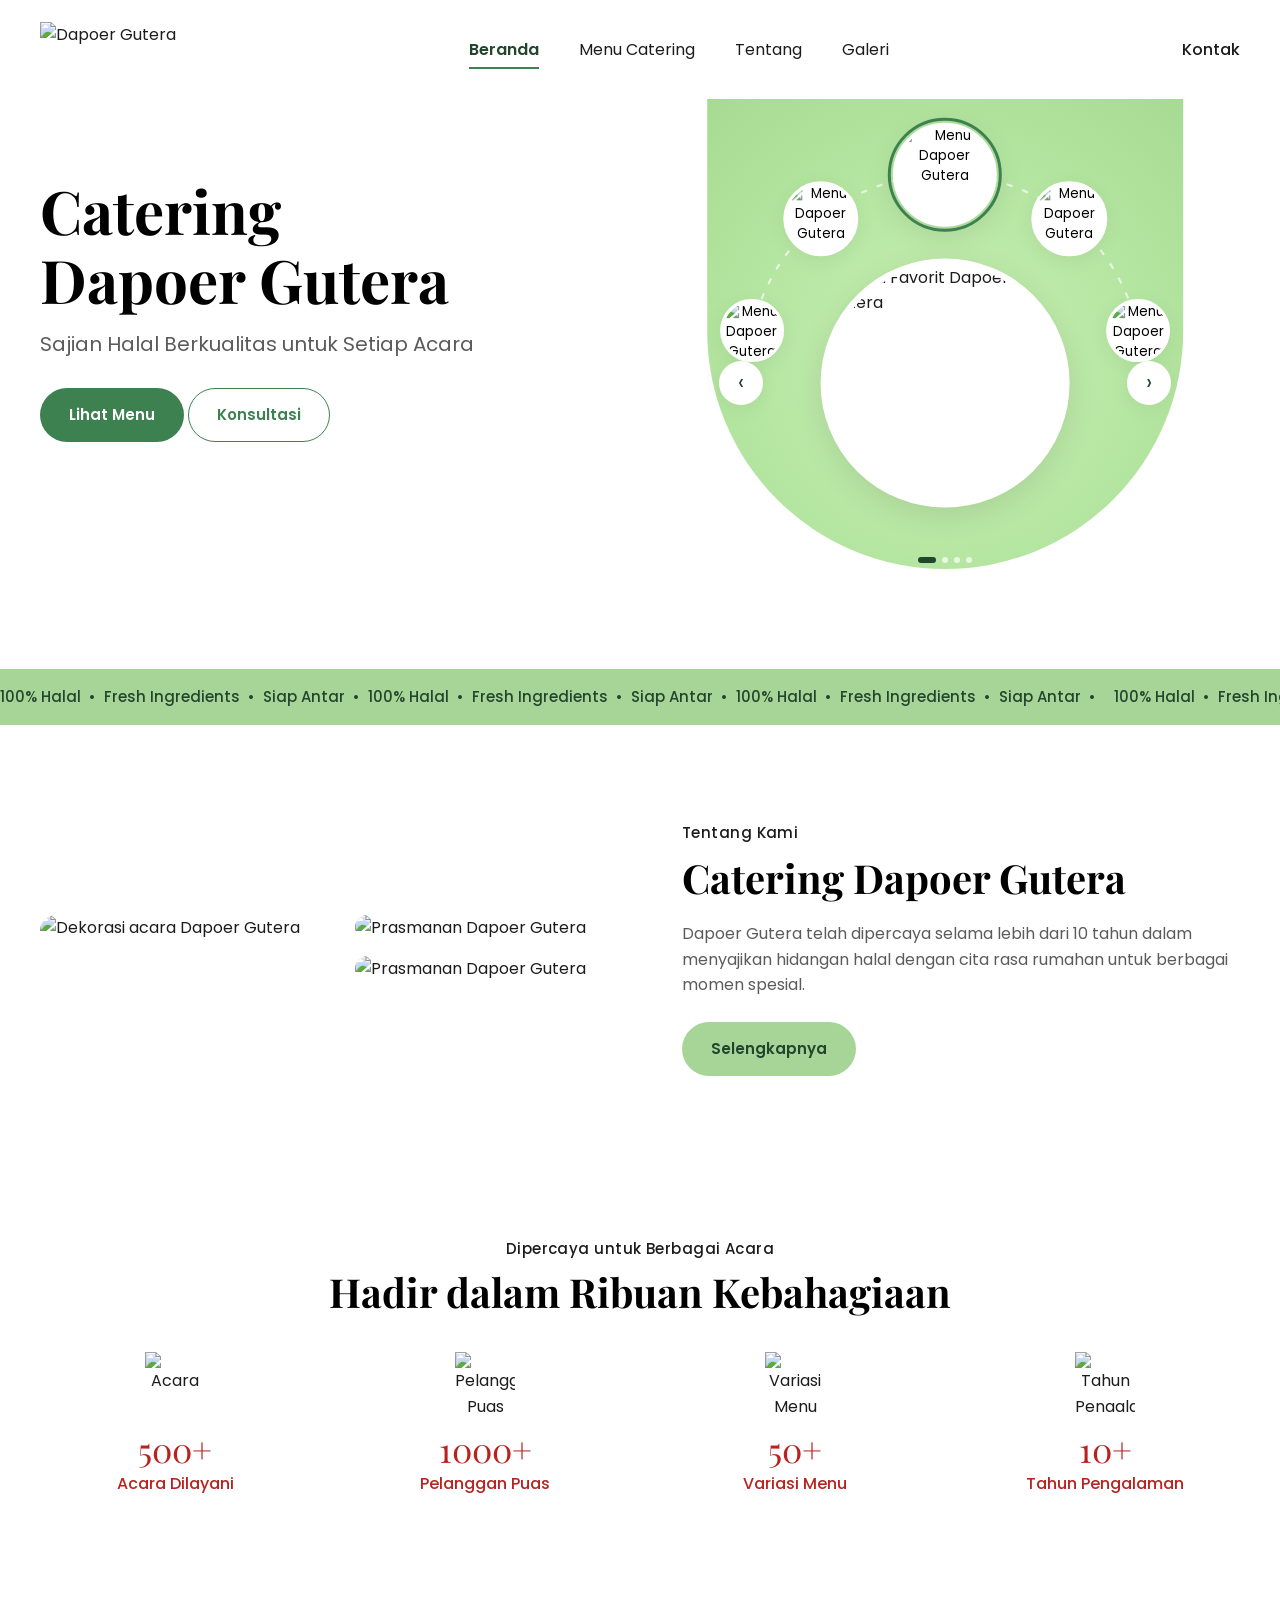
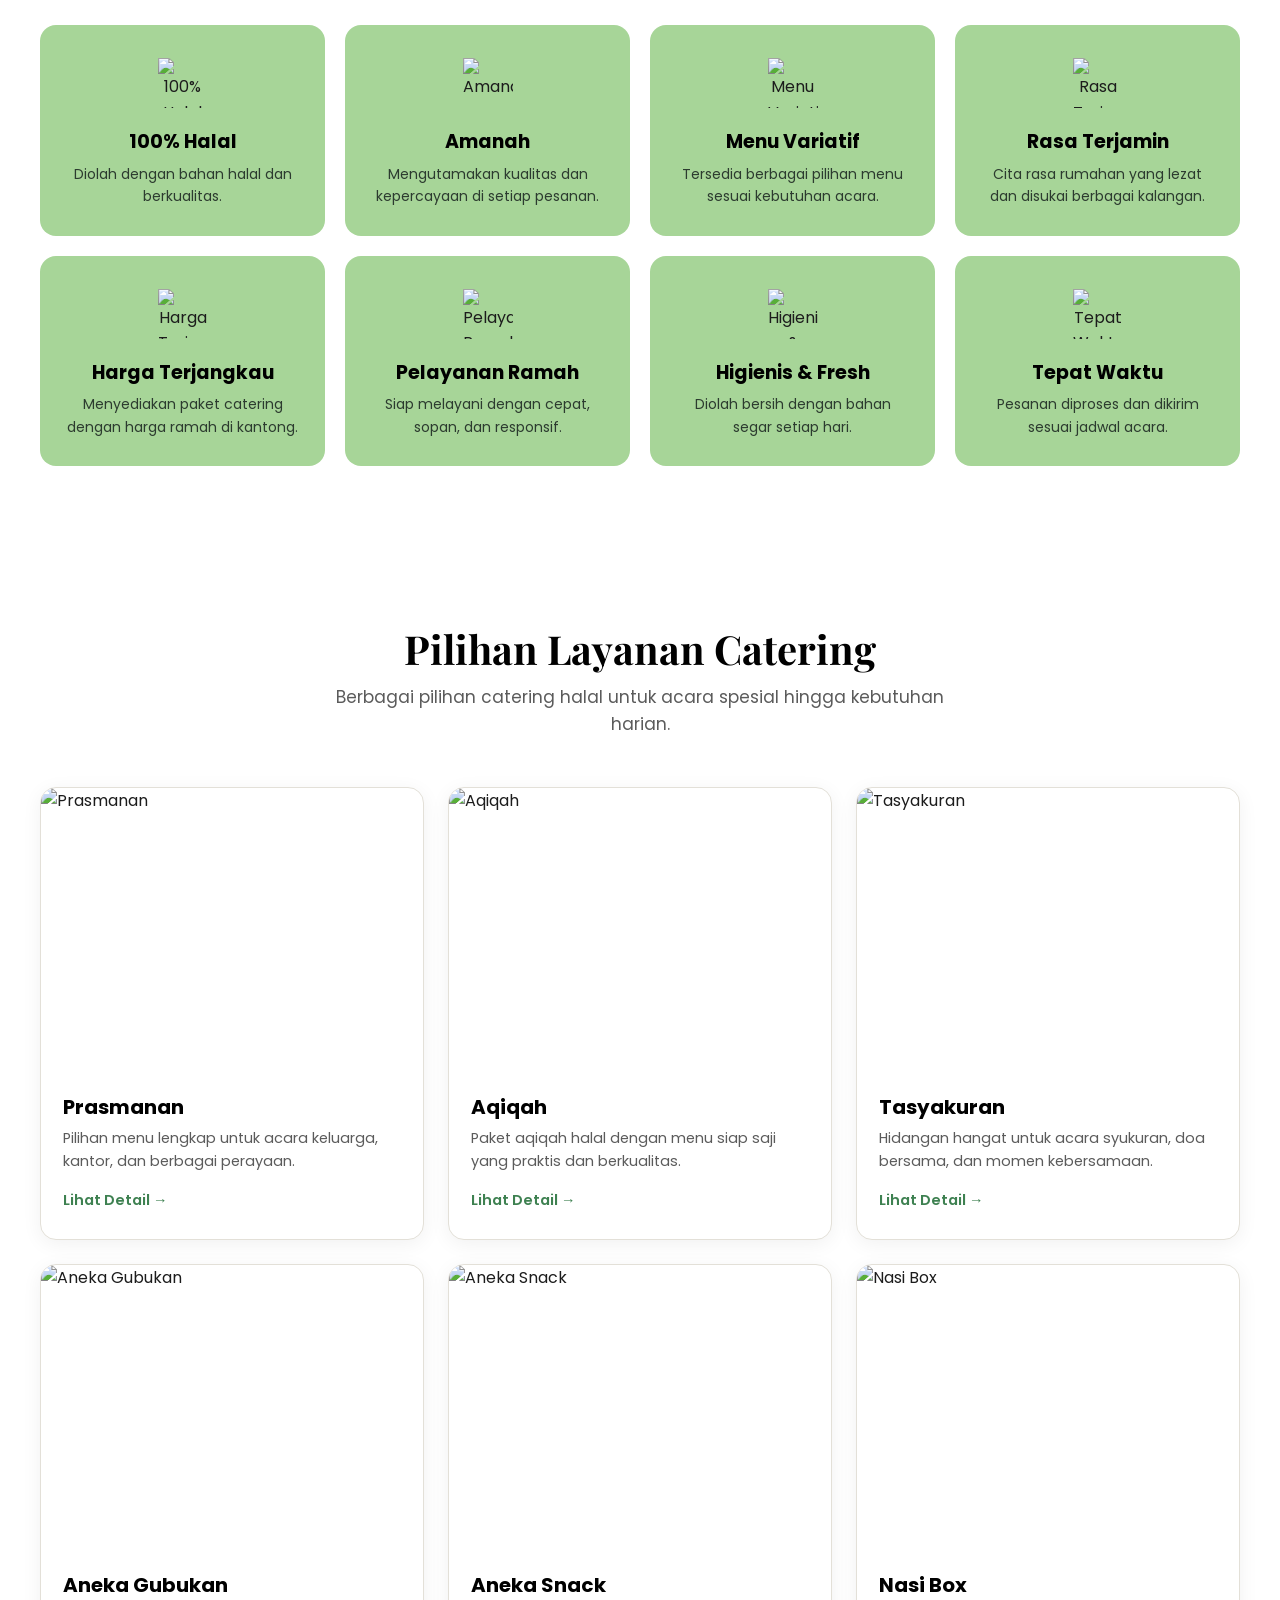
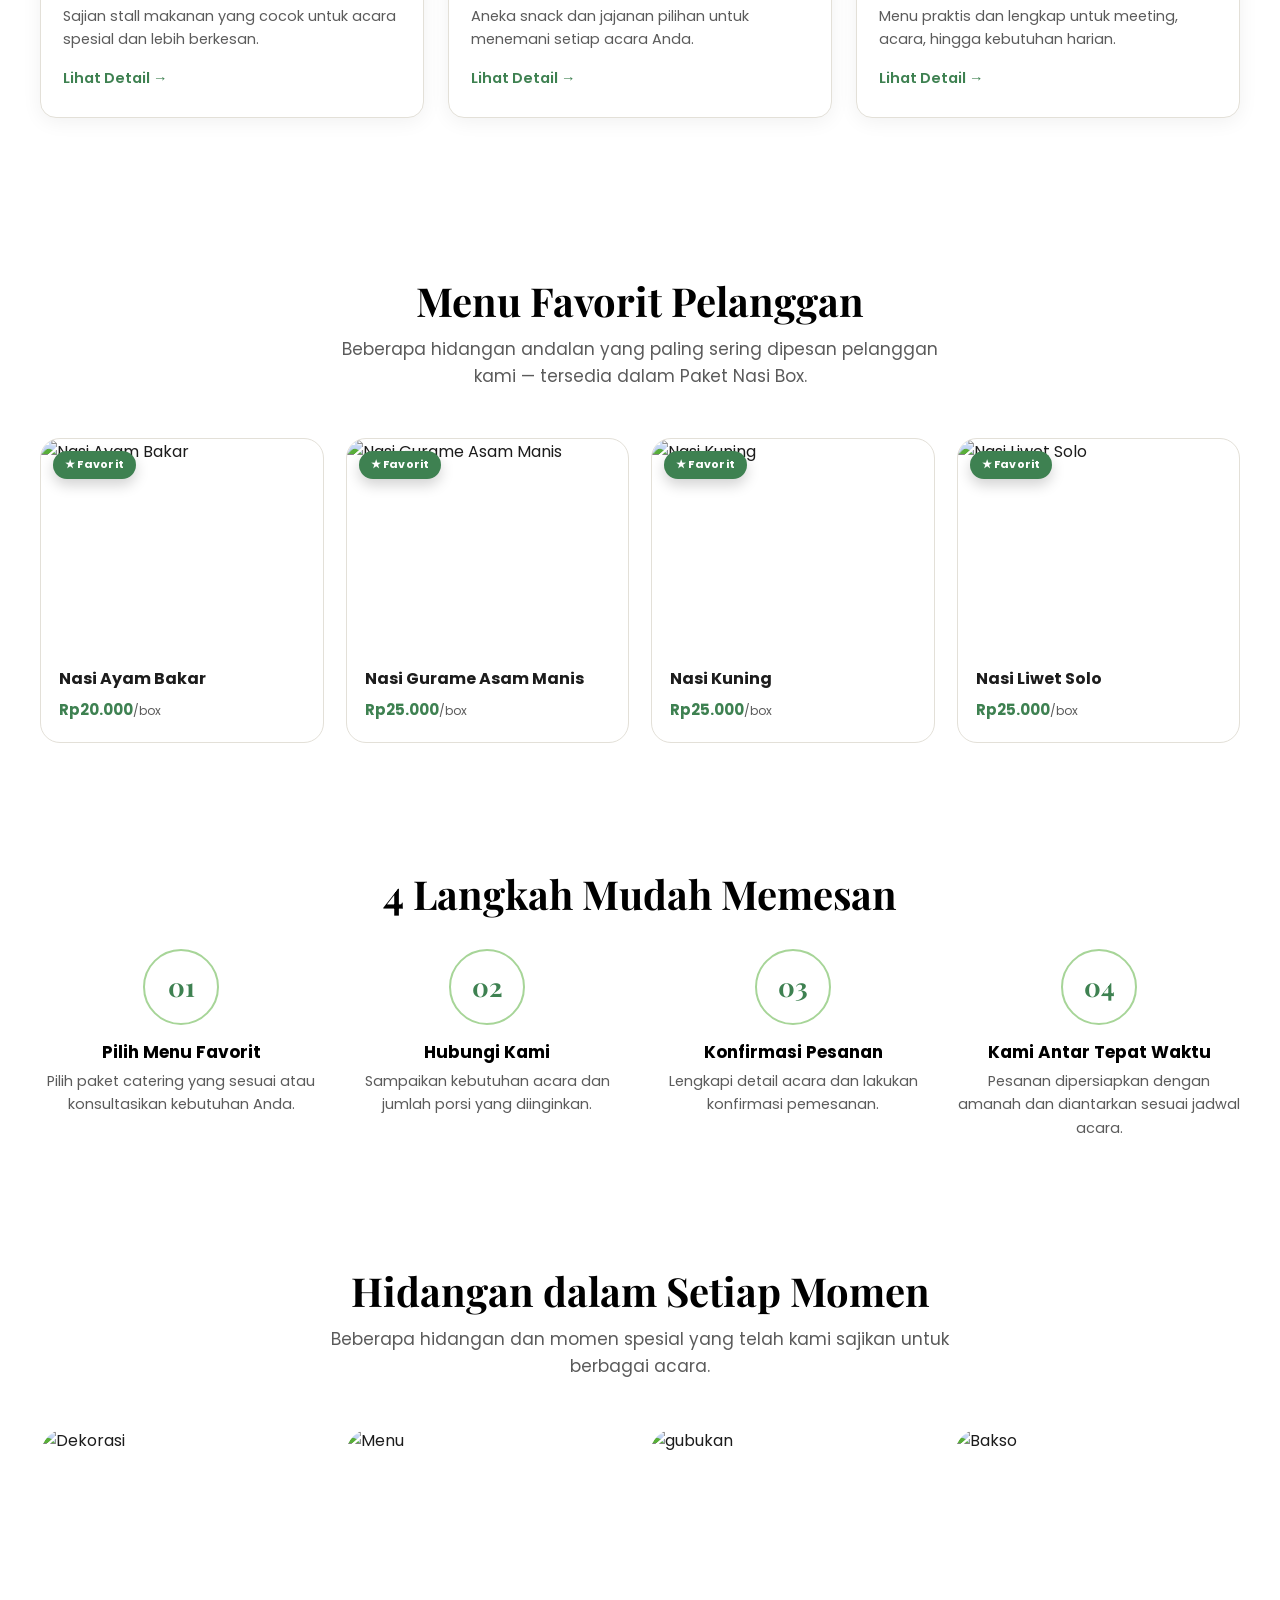
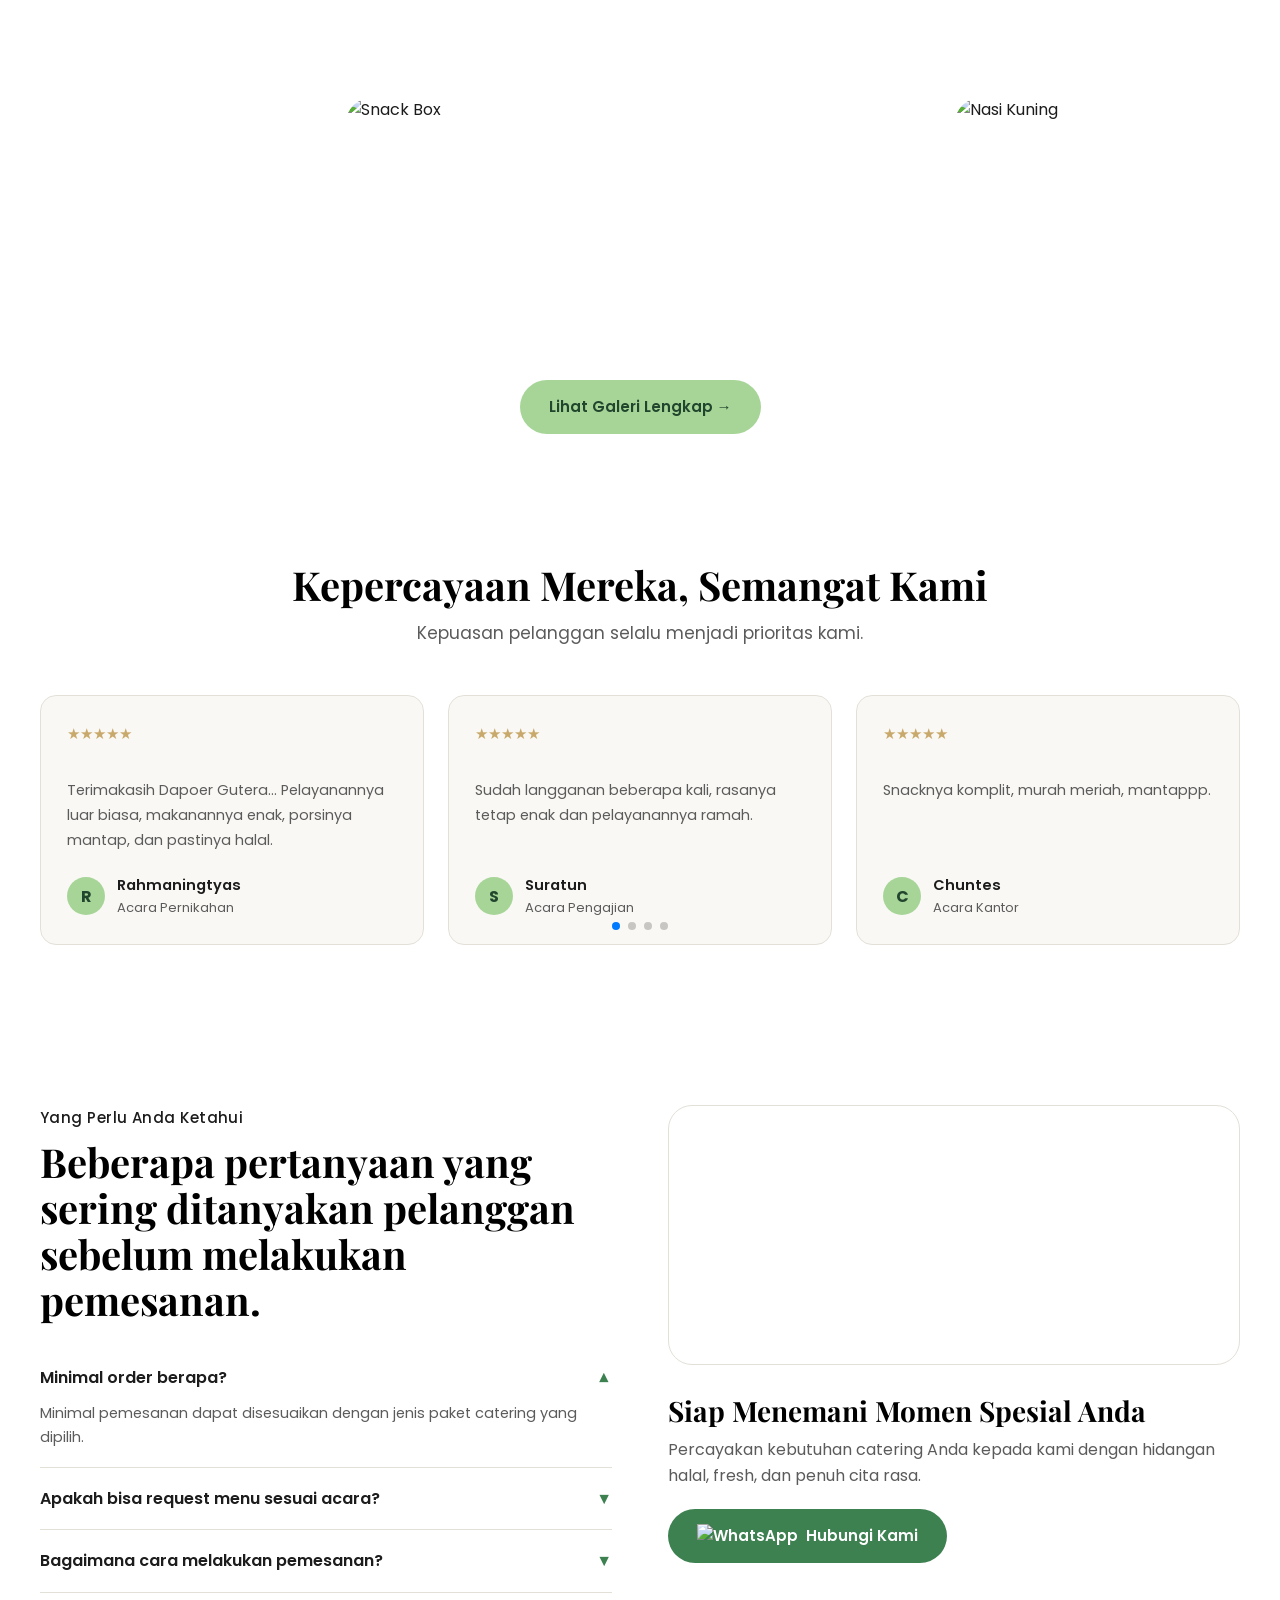
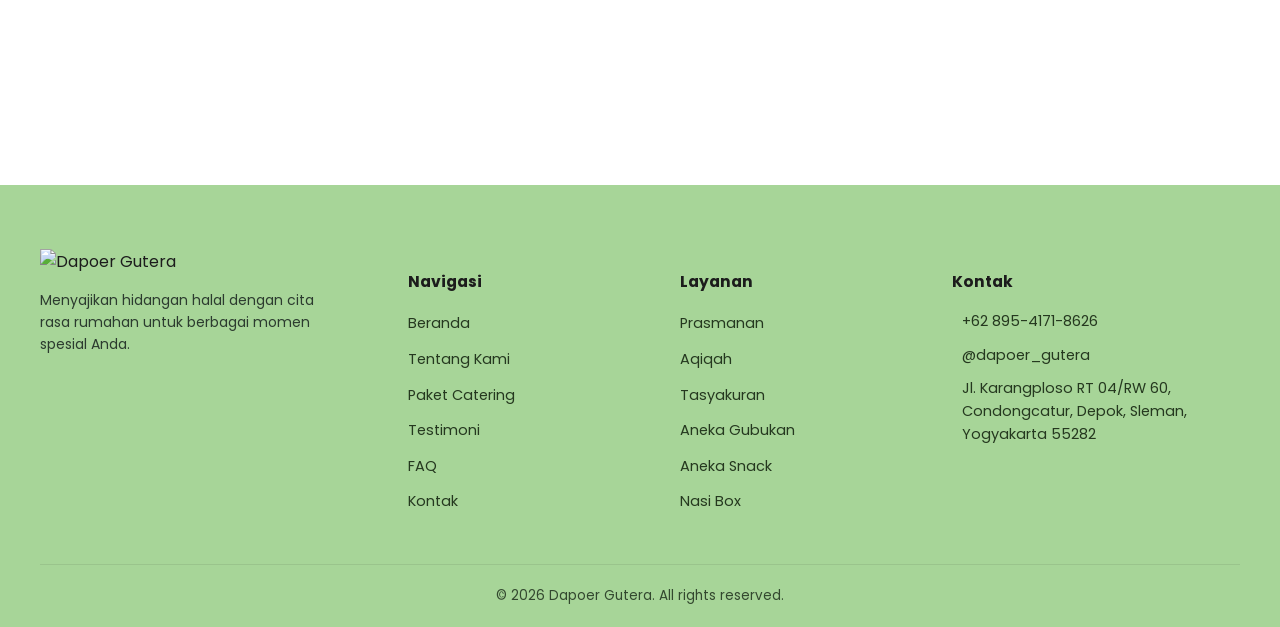
==== index.html @ 9469ec9a "Add files via upload" ====
<!DOCTYPE html>
<html lang="id">
<head>
<meta charset="UTF-8">
<meta name="viewport" content="width=device-width, initial-scale=1.0">
<title>Dapoer Gutera Catering — Sajian Halal Berkualitas untuk Setiap Acara</title>
<link rel="stylesheet" href="styles.css">
<link rel="stylesheet" href="https://cdn.jsdelivr.net/npm/swiper@11/swiper-bundle.min.css">
</head>
<body>

<header>
  <nav class="navbar">
    <a href="index.html" class="nav-logo">
      <img src="assets/images/logo.png" alt="Dapoer Gutera">
    </a>

    <ul class="nav-links">
      <li><a href="index.html" class="active">Beranda</a></li>
      <li><a href="prasmanan.html">Menu Catering</a></li>
      <li><a href="tentang.html">Tentang</a></li>
      <li><a href="galeri.html">Galeri</a></li>
      <li class="nav-kontak-mobile"><a href="#kontak">Kontak</a></li>
    </ul>

    <a href="#kontak" class="nav-contact">Kontak</a>

    <button class="nav-toggle">&#9776;</button>
  </nav>
</header>

<!-- HERO -->
<section class="hero">
  <div class="hero-grid">
    <div>
      <h1>Catering<br>Dapoer Gutera</h1>
      <p class="hero-sub">Sajian Halal Berkualitas untuk Setiap Acara</p>
      <a href="prasmanan.html" class="btn btn-primary">Lihat Menu</a>
              <a href="https://wa.me/6289541718626?text=Halo%20Dapoer%20Gutera,%20saya%20ingin%20konsultasi%20mengenai%20paket%20catering."
           target="_blank"
           class="btn btn-outline">Konsultasi</a>
    </div>
    <div class="hero-visual">
      <div class="hcc" id="heroCarousel">
        <div class="hcc-bg-top"></div>
        <div class="hcc-bg"></div>
        <svg class="hcc-ring" viewBox="0 0 560 560" preserveAspectRatio="none" aria-hidden="true">
          <path d="M93.7,330 A190.4,190.4 0 0,1 466.3,330" fill="none" stroke="#ffffff" stroke-width="2" stroke-dasharray="6 10" opacity="0.7"/>
        </svg>

        <button class="hcc-slot hcc-slot-0" data-slot="0" aria-label="Pilih menu"><img alt="Menu Dapoer Gutera"></button>
        <button class="hcc-slot hcc-slot-1" data-slot="1" aria-label="Pilih menu"><img alt="Menu Dapoer Gutera"></button>
        <button class="hcc-slot hcc-slot-2" data-slot="2" aria-label="Pilih menu"><img alt="Menu Dapoer Gutera"></button>
        <button class="hcc-slot hcc-slot-3" data-slot="3" aria-label="Pilih menu"><img alt="Menu Dapoer Gutera"></button>
        <button class="hcc-slot hcc-slot-4" data-slot="4" aria-label="Pilih menu"><img alt="Menu Dapoer Gutera"></button>

        <div class="hcc-plate">
          <img id="hccCenterImg" src="assets/images/menu1.png" alt="Menu Favorit Dapoer Gutera">
        </div>

        <button class="hcc-arrow hcc-arrow-left" id="hccPrev" aria-label="Menu sebelumnya">&#8249;</button>
        <button class="hcc-arrow hcc-arrow-right" id="hccNext" aria-label="Menu berikutnya">&#8250;</button>

        <div class="hcc-dots" id="hccDots"></div>
      </div>
    </div>
  </div>
</section>

<div class="marquee">
  <div class="marquee-track">
    <span>100% Halal &nbsp;•&nbsp; Fresh Ingredients &nbsp;•&nbsp; Siap Antar &nbsp;•&nbsp; 100% Halal &nbsp;•&nbsp; Fresh Ingredients &nbsp;•&nbsp; Siap Antar &nbsp;•&nbsp; 100% Halal &nbsp;•&nbsp; Fresh Ingredients &nbsp;•&nbsp; Siap Antar &nbsp;•&nbsp;</span>
    <span>100% Halal &nbsp;•&nbsp; Fresh Ingredients &nbsp;•&nbsp; Siap Antar &nbsp;•&nbsp; 100% Halal &nbsp;•&nbsp; Fresh Ingredients &nbsp;•&nbsp; Siap Antar &nbsp;•&nbsp; 100% Halal &nbsp;•&nbsp; Fresh Ingredients &nbsp;•&nbsp; Siap Antar &nbsp;•&nbsp;</span>
  </div>
</div>

<!-- ABOUT -->
<section id="tentang" class="section">
  <div class="container about-split">
    <div class="collage">
      <div class="collage-left"><img src="assets/images/tentang1.png" alt="Dekorasi acara Dapoer Gutera"></div>
      <div class="collage-right">
        <img src="assets/images/tentang2.png" alt="Prasmanan Dapoer Gutera">
        <img src="assets/images/tentang3.png" alt="Prasmanan Dapoer Gutera">
      </div>
    </div>
    <div class="about-text">
      <span class="eyebrow">Tentang Kami</span>
      <h2>Catering Dapoer Gutera</h2>
      <p>Dapoer Gutera telah dipercaya selama lebih dari 10 tahun dalam menyajikan hidangan halal dengan cita 
        rasa rumahan untuk berbagai momen spesial.</p>
      <a href="tentang.html" class="btn btn-secondary">Selengkapnya</a>
    </div>
  </div>
</section>

<!-- STATS -->
<section id="stats-section" class="section-tight">
  <div class="container">
    <div class="text-center mb-lg">
      <span class="eyebrow">Dipercaya untuk Berbagai Acara</span>
      <h2 style="margin-top:8px;">Hadir dalam Ribuan Kebahagiaan</h2>
    </div>

    <div class="stats mt-lg">

      <div class="stat">
        <div class="stat-icon">
          <img src="assets/images/icons/acara.png" alt="Acara">
        </div>
        <div class="stat-num">500+</div>
        <div class="stat-label">Acara Dilayani</div>
      </div>

      <div class="stat">
        <div class="stat-icon">
          <img src="assets/images/icons/puas.png" alt="Pelanggan Puas">
        </div>
        <div class="stat-num">1000+</div>
        <div class="stat-label">Pelanggan Puas</div>
      </div>

      <div class="stat">
        <div class="stat-icon">
          <img src="assets/images/icons/variasi.png" alt="Variasi Menu">
        </div>
        <div class="stat-num">50+</div>
        <div class="stat-label">Variasi Menu</div>
      </div>

      <div class="stat">
        <div class="stat-icon">
          <img src="assets/images/icons/tahun.png" alt="Tahun Pengalaman">
        </div>
        <div class="stat-num">10+</div>
        <div class="stat-label">Tahun Pengalaman</div>
      </div>

    </div>
  </div>
</section>

<!-- FEATURES -->
<section class="section-tight">
  <div class="container">
    <div class="feature-grid">

      <div class="feature-card">
        <div class="feature-icon">
          <img src="assets/images/icons/halal.png" alt="100% Halal">
        </div>
        <h3>100% Halal</h3>
        <p>Diolah dengan bahan halal dan berkualitas.</p>
      </div>

      <div class="feature-card">
        <div class="feature-icon">
          <img src="assets/images/icons/amanah.png" alt="Amanah">
        </div>
        <h3>Amanah</h3>
        <p>Mengutamakan kualitas dan kepercayaan di setiap pesanan.</p>
      </div>

      <div class="feature-card">
        <div class="feature-icon">
          <img src="assets/images/icons/menu.png" alt="Menu Variatif">
        </div>
        <h3>Menu Variatif</h3>
        <p>Tersedia berbagai pilihan menu sesuai kebutuhan acara.</p>
      </div>

      <div class="feature-card">
        <div class="feature-icon">
          <img src="assets/images/icons/rasa.png" alt="Rasa Terjamin">
        </div>
        <h3>Rasa Terjamin</h3>
        <p>Cita rasa rumahan yang lezat dan disukai berbagai kalangan.</p>
      </div>

      <div class="feature-card">
        <div class="feature-icon">
          <img src="assets/images/icons/harga.png" alt="Harga Terjangkau">
        </div>
        <h3>Harga Terjangkau</h3>
        <p>Menyediakan paket catering dengan harga ramah di kantong.</p>
      </div>

      <div class="feature-card">
        <div class="feature-icon">
          <img src="assets/images/icons/pelayanan.png" alt="Pelayanan Ramah">
        </div>
        <h3>Pelayanan Ramah</h3>
        <p>Siap melayani dengan cepat, sopan, dan responsif.</p>
      </div>

      <div class="feature-card">
        <div class="feature-icon">
          <img src="assets/images/icons/higienis.png" alt="Higienis & Fresh">
        </div>
        <h3>Higienis & Fresh</h3>
        <p>Diolah bersih dengan bahan segar setiap hari.</p>
      </div>

      <div class="feature-card">
        <div class="feature-icon">
          <img src="assets/images/icons/waktu.png" alt="Tepat Waktu">
        </div>
        <h3>Tepat Waktu</h3>
        <p>Pesanan diproses dan dikirim sesuai jadwal acara.</p>
      </div>

    </div>
  </div>
</section>

<!-- layanan -->
<section id="menu" class="section">
  <div class="container">
    <h2 class="section-title text-center">Pilihan Layanan Catering</h2>
    <p class="section-sub">Berbagai pilihan catering halal untuk acara spesial hingga kebutuhan harian.</p>
    <div class="service-grid">
      <div class="service-card">
        <img src="assets/images/layanan/prasmanan.png" alt="Prasmanan">
        <div class="service-card-body">
          <h3>Prasmanan</h3>
          <p>Pilihan menu lengkap untuk acara keluarga, kantor, dan berbagai perayaan.</p>
          <a href="prasmanan.html" class="link-arrow">Lihat Detail &rarr;</a>
        </div>
      </div>
      <div class="service-card">
        <img src="assets/images/layanan/aqiqah.png" alt="Aqiqah">
        <div class="service-card-body">
          <h3>Aqiqah</h3>
          <p>Paket aqiqah halal dengan menu siap saji yang praktis dan berkualitas.</p>
          <a href="aqiqah.html" class="link-arrow">Lihat Detail &rarr;</a>
        </div>
      </div>
      <div class="service-card">
        <img src="assets/images/layanan/tasyakuran.png" alt="Tasyakuran">
        <div class="service-card-body">
          <h3>Tasyakuran</h3>
          <p>Hidangan hangat untuk acara syukuran, doa bersama, dan momen kebersamaan.</p>
          <a href="tasyakuran.html" class="link-arrow">Lihat Detail &rarr;</a>
        </div>
      </div>
      <div class="service-card">
        <img src="assets/images/layanan/gubukan.png" alt="Aneka Gubukan">
        <div class="service-card-body">
          <h3>Aneka Gubukan</h3>
          <p>Sajian stall makanan yang cocok untuk acara spesial dan lebih berkesan.</p>
          <a href="gubukan.html" class="link-arrow">Lihat Detail &rarr;</a>
        </div>
      </div>
      <div class="service-card">
        <img src="assets/images/layanan/snack.png" alt="Aneka Snack">
        <div class="service-card-body">
          <h3>Aneka Snack</h3>
          <p>Aneka snack dan jajanan pilihan untuk menemani setiap acara Anda.</p>
          <a href="snack.html" class="link-arrow">Lihat Detail &rarr;</a>
        </div>
      </div>
      <div class="service-card">
        <img src="assets/images/layanan/nasibox.png" alt="Nasi Box">
        <div class="service-card-body">
          <h3>Nasi Box</h3>
          <p>Menu praktis dan lengkap untuk meeting, acara, hingga kebutuhan harian.</p>
          <a href="nasi-box.html" class="link-arrow">Lihat Detail &rarr;</a>
        </div>
      </div>
    </div>
  </div>
</section>

<!-- MENU FAVORIT -->
<section id="menu-favorit" class="section-tight">
  <div class="container">
    <h2 class="section-title text-center">Menu Favorit Pelanggan</h2>
    <p class="section-sub">Beberapa hidangan andalan yang paling sering dipesan pelanggan kami — tersedia dalam Paket Nasi Box.</p>
    <div class="fav-grid mt-lg">

      <a href="nasi-box.html" class="fav-card">
        <div class="fav-thumb">
          <img class="thumb" src="assets/images/layanan/ayambakar.png" alt="Nasi Ayam Bakar">
          <span class="fav-badge">★ Favorit</span>
        </div>
        <div class="fav-info">
          <div class="fav-name">Nasi Ayam Bakar</div>
          <div class="fav-price"><strong>Rp20.000</strong><span>/box</span></div>
        </div>
      </a>

      <a href="nasi-box.html" class="fav-card">
        <div class="fav-thumb">
          <img class="thumb" src="assets/images/layanan/gurameh.png" alt="Nasi Gurame Asam Manis">
          <span class="fav-badge">★ Favorit</span>
        </div>
        <div class="fav-info">
          <div class="fav-name">Nasi Gurame Asam Manis</div>
          <div class="fav-price"><strong>Rp25.000</strong><span>/box</span></div>
        </div>
      </a>

      <a href="nasi-box.html" class="fav-card">
        <div class="fav-thumb">
          <img class="thumb" src="assets/images/layanan/nasikuning.png" alt="Nasi Kuning">
          <span class="fav-badge">★ Favorit</span>
        </div>
        <div class="fav-info">
          <div class="fav-name">Nasi Kuning</div>
          <div class="fav-price"><strong>Rp25.000</strong><span>/box</span></div>
        </div>
      </a>

      <a href="nasi-box.html" class="fav-card">
        <div class="fav-thumb">
          <img class="thumb" src="assets/images/layanan/liwet.png" alt="Nasi Liwet Solo">
          <span class="fav-badge">★ Favorit</span>
        </div>
        <div class="fav-info">
          <div class="fav-name">Nasi Liwet Solo</div>
          <div class="fav-price"><strong>Rp25.000</strong><span>/box</span></div>
        </div>
      </a>


    </div>
  </div>
</section>

<!-- langkah -->
<section class="section-tight">
  <div class="container">
    <h2 class="section-title text-center">4 Langkah Mudah Memesan</h2>
    <div class="steps mt-lg">
      <div class="step"><div class="step-num">01</div><h3>Pilih Menu Favorit</h3><p>Pilih paket catering yang sesuai atau konsultasikan kebutuhan Anda.</p></div>
      <div class="step"><div class="step-num">02</div><h3>Hubungi Kami</h3><p>Sampaikan kebutuhan acara dan jumlah porsi yang diinginkan.</p></div>
      <div class="step"><div class="step-num">03</div><h3>Konfirmasi Pesanan</h3><p>Lengkapi detail acara dan lakukan konfirmasi pemesanan.</p></div>
      <div class="step"><div class="step-num">04</div><h3>Kami Antar Tepat Waktu</h3><p>Pesanan dipersiapkan dengan amanah dan diantarkan sesuai jadwal acara.</p></div>
    </div>
  </div>
</section>

<!-- GALLERY PREVIEW -->
<section id="galeri" class="section-tight">
  <div class="container">
    <h2 class="section-title text-center">Hidangan dalam Setiap Momen</h2>
    <p class="section-sub">
      Beberapa hidangan dan momen spesial yang telah kami sajikan untuk berbagai acara.
    </p>

    <div class="gallery-grid">

      <div class="gal-frame"><img class="big" src="assets/images/galeri/prasmanan.png" alt="Dekorasi"></div>

      <div class="stack">
        <div class="gal-frame"><img src="assets/images/galeri/gubukan1.png" alt="Menu"></div>
        <div class="gal-frame"><img src="assets/images/galeri/nasibox.png" alt="Snack Box"></div>
      </div>

      <div class="gal-frame"><img class="big" src="assets/images/galeri/gubukan2.png" alt="gubukan"></div>

      <div class="stack">
        <div class="gal-frame"><img src="assets/images/galeri/ricebowl.png" alt="Bakso"></div>
        <div class="gal-frame"><img src="assets/images/galeri/nasibox2.png" alt="Nasi Kuning"></div>
      </div>

    </div>

    <div class="text-center mt-lg">
      <a href="galeri.html" class="btn btn-secondary">
        Lihat Galeri Lengkap →
      </a>
    </div>
  </div>
</section>

<!-- TESTIMONIALS -->
<section id="testimoni" class="section-tight">
  <div class="container">
    <h2 class="section-title text-center">Kepercayaan Mereka, Semangat Kami</h2>
    <p class="section-sub">Kepuasan pelanggan selalu menjadi prioritas kami.</p>
    <div class="swiper testiSwiper">
      <div class="swiper-wrapper">
        <div class="swiper-slide">
          <div class="testi-card">
            <div class="testi-stars">&#9733;&#9733;&#9733;&#9733;&#9733;</div>
            <p class="testi-quote">
              Terimakasih Dapoer Gutera... Pelayanannya luar biasa,
              makanannya enak, porsinya mantap, dan pastinya halal.
            </p>
            <div class="testi-person">
              <div class="testi-avatar">R</div>
              <div>
                <div class="testi-name">Rahmaningtyas</div>
                <div class="testi-role">Acara Pernikahan</div>
              </div>
            </div>
          </div>
        </div>

        <div class="swiper-slide">
          <div class="testi-card">
            <div class="testi-stars">&#9733;&#9733;&#9733;&#9733;&#9733;</div>
            <p class="testi-quote">
              Sudah langganan beberapa kali,
              rasanya tetap enak dan pelayanannya ramah.
            </p>
            <div class="testi-person">
              <div class="testi-avatar">S</div>
              <div>
                <div class="testi-name">Suratun</div>
                <div class="testi-role">Acara Pengajian</div>
              </div>
            </div>
          </div>
        </div>

        <div class="swiper-slide">
          <div class="testi-card">
            <div class="testi-stars">&#9733;&#9733;&#9733;&#9733;&#9733;</div>
            <p class="testi-quote">
              Snacknya komplit, murah meriah, mantappp.
            </p>
            <div class="testi-person">
              <div class="testi-avatar">C</div>
              <div>
                <div class="testi-name">Chuntes</div>
                <div class="testi-role">Acara Kantor</div>
              </div>
            </div>
          </div>
        </div>
        <div class="swiper-slide">
          <div class="testi-card">
            <div class="testi-stars">&#9733;&#9733;&#9733;&#9733;&#9733;</div>
            <p class="testi-quote">
              Pelayanannya ramah, rasanya mantulll.
            </p>
            <div class="testi-person">
              <div class="testi-avatar">E</div>
              <div>
                <div class="testi-name">Encha</div>
                <div class="testi-role">Acara Kantor</div>
              </div>
            </div>
          </div>
        </div>
      </div>
      <div class="swiper-pagination"></div>
    </div>
  </div>
</section>

<!-- FAQ + MAP -->
<section id="faq" class="section">
  <div class="container faq-map">
    <div>
      <span class="eyebrow">Yang Perlu Anda Ketahui</span>
      <h2 style="margin-top:8px;margin-bottom:24px;">Beberapa pertanyaan yang sering ditanyakan pelanggan sebelum melakukan pemesanan.</h2>
      <div class="faq-item open">
        <div class="faq-q"><span>Minimal order berapa?</span><span class="chev">&#9660;</span></div>
        <div class="faq-a">Minimal pemesanan dapat disesuaikan dengan jenis paket catering yang dipilih.</div>
      </div>
      <div class="faq-item">
        <div class="faq-q"><span>Apakah bisa request menu sesuai acara?</span><span class="chev">&#9660;</span></div>
        <div class="faq-a">Bisa, silakan hubungi kami untuk konsultasi menu sesuai kebutuhan acara Anda.</div>
      </div>
      <div class="faq-item">
        <div class="faq-q"><span>Bagaimana cara melakukan pemesanan?</span><span class="chev">&#9660;</span></div>
        <div class="faq-a">Hubungi kami melalui WhatsApp atau Instagram, lalu lakukan konfirmasi detail acara.</div>
      </div>
    </div>
    <div id="kontak">
        <div class="map-box">
            <iframe
                src="https://www.google.com/maps?q=Jl.+Karangploso+RT+04/RW+60,+Condongcatur,+Depok,+Sleman,+Yogyakarta&output=embed"
                loading="lazy"
                allowfullscreen>
            </iframe>
        </div>

        <div class="cta-inline">
            <h3>Siap Menemani Momen Spesial Anda</h3>
            <p>Percayakan kebutuhan catering Anda kepada kami dengan hidangan halal, fresh, dan penuh cita rasa.</p>

            <a href="https://wa.me/6289541718626?text=Halo%20Dapoer%20Gutera"
                    class="btn btn-primary">
                <img src="assets/images/icons/whatsapp.png" alt="WhatsApp">
                Hubungi Kami
            </a>
        </div>
    </div>
  </div>
</section>

<footer class="site-footer">
  <div class="container">
    <div class="footer-grid">
      <div class="footer-logo footer-about">
        <img src="assets/images/logofotter.png" alt="Dapoer Gutera">
        <p>Menyajikan hidangan halal dengan cita rasa rumahan untuk berbagai momen spesial Anda.</p>
      </div>
      <div class="footer-col footer-nav">
        <h4>Navigasi</h4>
      <ul>
          <li><a href="index.html#beranda">Beranda</a></li>
          <li><a href="index.html#tentang">Tentang Kami</a></li>
          <li><a href="index.html#menu">Paket Catering</a></li>
          <li><a href="index.html#testimoni">Testimoni</a></li>
          <li><a href="index.html#faq">FAQ</a></li>
          <li><a href="index.html#kontak">Kontak</a></li>
      </ul>

      </div>
      <div class="footer-col footer-layanan">
        <h4>Layanan</h4>
        <ul>
          <li><a href="prasmanan.html">Prasmanan</a></li>
          <li><a href="aqiqah.html">Aqiqah</a></li>
          <li><a href="tasyakuran.html">Tasyakuran</a></li>
          <li><a href="gubukan.html">Aneka Gubukan</a></li>
          <li><a href="snack.html">Aneka Snack</a></li>
          <li><a href="nasi-box.html">Nasi Box</a></li>
        </ul>
      </div>
      <div class="footer-col footer-kontak-col">
        <h4>Kontak</h4>
                <ul class="footer-contact">
          <li>
            <img src="assets/images/icons/whatsappfotter.png" alt="">
            <a href="https://wa.me/6289541718626">+62 895-4171-8626</a>
          </li>

          <li>
            <img src="assets/images/icons/instagram.png" alt="">
            <a href="https://instagram.com/dapoer_gutera" target="_blank">
              @dapoer_gutera
            </a>
          </li>

          <li>
            <img src="assets/images/icons/location.png" alt="">
            <a href="https://maps.app.goo.gl/nkxs9k7i8d9KJMoN7" target="_blank">
              Jl. Karangploso RT 04/RW 60, Condongcatur, Depok, Sleman, Yogyakarta 55282
            </a>
          </li>

        </ul>
      </div>
    </div>
    <div class="footer-bottom">&copy; 2026 Dapoer Gutera. All rights reserved.</div>
  </div>
</footer>
<script src="https://cdn.jsdelivr.net/npm/swiper@11/swiper-bundle.min.js"></script>
<script src="script.js"></script>
</body>
</html>
---- styles.css ----
/* =========================================================
   Dapoer Gutera — Stylesheet
   Built from UI KIT | DAPOER GUTERA
========================================================= */

@import url('https://fonts.googleapis.com/css2?family=Playfair+Display:wght@600;700&family=Poppins:ital,wght@0,300;0,400;0,500;0,600;0,700;1,400&display=swap');

:root{
  /* Colors — sampled directly from UI Kit */
  --black:#000000;
  --green-900:#22462D;
  --green-600:#3E8151;
  --green-300:#A7D598;
  --green-300-soft:#B9DDAE;
  --red:#B9221F;
  --gold:#C8A96B;
  --cream:#EFE7DC;
  --offwhite:#F9F8F4;
  --white:#FFFFFF;
  --ink:#1C1C1C;
  --muted:#5B5B5B;
  --border:#E3E0D8;

  /* Type */
  --font-display:'Playfair Display', serif;
  --font-body:'Poppins', sans-serif;

  /* Spacing scale (from UI Kit spacing system) */
  --space-4xs:4px;
  --space-xs:8px;
  --space-sm:12px;
  --space-md:20px;
  --space-lg:32px;
  --space-xl:48px;
  --space-2xl:64px;
  --space-3xl:96px;

  /* Radius scale (from UI Kit corner radius) */
  --radius-xs:4px;
  --radius-sm:8px;
  --radius-md:12px;
  --radius-lg:16px;
  --radius-xl:24px;
  --radius-full:999px;

  /* Shadows */
  --shadow-card:0 4px 20px rgba(0,0,0,0.06);
  --shadow-hover:0 8px 30px rgba(0,0,0,0.10);
}

*,*::before,*::after{box-sizing:border-box;}
html{scroll-behavior:smooth;}
body{
  margin:0;
  font-family:var(--font-body);
  color:var(--ink);
  background:var(--white);
  font-weight:400;
  line-height:1.6;
  -webkit-font-smoothing:antialiased;
}

img{max-width:100%;display:block;}
a{color:inherit;text-decoration:none;}
ul{list-style:none;margin:0;padding:0;}
button{font-family:inherit;cursor:pointer;}

.container{
  width:100%;
  max-width:1280px;
  margin:0 auto;
  padding:0 40px;
}

h1,h2,h3{
  font-family:var(--font-display);
  font-weight:700;
  color:var(--black);
  margin:0;
  line-height:1.15;
}
h1{font-size:56px;}
h2{font-size:40px;}
h3{font-size:28px;}
p{margin:0;}

.eyebrow{
  font-family:var(--font-body);
  font-size:15px;
  color:var(--black-600);
  font-weight:500;
  letter-spacing:.03em;
}

.section{padding:var(--space-3xl) 0;}
.section-tight{padding:var(--space-2xl) 0;}
.section-title{
  text-align:center;
  margin-bottom:var(--space-sm);
}
.section-sub{
  text-align:center;
  color:var(--muted);
  font-size:17px;
  max-width:640px;
  margin:0 auto var(--space-xl);
}

/* ===================== Buttons (UI Kit) ===================== */
.btn{
  display:inline-flex;
  align-items:center;
  gap:8px;
  font-family:var(--font-body);
  font-weight:600;
  font-size:15px;
  padding:14px 28px;
  border-radius:var(--radius-full);
  border:1.5px solid transparent;
  transition:all .2s ease;
  white-space:nowrap;
}
.btn-primary{background:var(--green-600);color:#fff;}
.btn-primary:hover{background:var(--green-900);}
.btn-secondary{background:var(--green-300);color:var(--green-900);}
.btn-secondary:hover{background:var(--green-600);color:#fff;}
.btn-outline{background:transparent;color:var(--green-600);border-color:var(--green-600);}
.btn-outline:hover{background:var(--green-600);color:#fff;}
.btn-text{background:transparent;color:var(--green-600);padding:8px 4px;border-radius:0;}
.btn-sm{padding:10px 20px;font-size:14px;}
.btn-block{width:100%;justify-content:center;}

/* ===================== Navbar ===================== */
.navbar{
  display:grid;
  grid-template-columns:auto 1fr auto;
  align-items:center;
  padding:22px 40px;
  max-width:1280px;
  margin:0 auto;
  position:relative;
  z-index:50;
}
.nav-logo img{
  height:55px;
  width:auto;
  display:block;
}
.nav-logo .cap{display:block;font-size:11px;font-family:var(--font-body);color:var(--black);font-weight:500;letter-spacing:.2em;margin-top:-2px;}
.nav-links{
  display:flex;
  justify-content:center;
  align-items:center;
  gap:40px;
  list-style:none;
  justify-self:center;
}
.nav-links a{
  font-size:16px;
  color:var(--ink);
  position:relative;
  padding-bottom:4px;
}
.nav-links a.active{color:var(--green-900);font-weight:600;}
.nav-links a.active::after{
  content:"";
  position:absolute;left:0;right:0;bottom:-4px;height:2px;background:var(--green-600);
}
.nav-contact{
  justify-self:end;
  font-size:16px;
  font-weight:500;
}
.nav-toggle{display:none;background:none;border:none;font-size:26px;}

@media (max-width: 992px){

  .navbar{
    display:flex;
    justify-content:space-between;
    align-items:center;
  }

  .nav-links,
  .nav-contact{
    display:none;
  }

  .nav-toggle{
    display:block;
    background:none;
    border:none;
    font-size:30px;
    cursor:pointer;
  }

  .nav-links.active{
    display:flex;
    position:absolute;
    top:100%;
    left:0;
    width:100%;
    background:#fff;
    flex-direction:column;
    align-items:center;
    gap:35px;
    padding:40px 0;
  }
}
/* ===================== Hero (Landing) ===================== */
.hero{
  position:relative;
  overflow:hidden;
  padding-bottom:60px;
}
.hero-grid{
  display:grid;
  grid-template-columns:1fr 1fr;
  align-items:center;
  gap:20px;
  max-width:1280px;
  margin:0 auto;
  margin-top:-50px;
  padding:0px 40px;
  position:relative;
  z-index:1;
}
.hero h1{font-size:60px;margin-bottom:14px;}
.hero-sub{font-size:20px;color:var(--muted);margin-bottom:28px;max-width:440px;}
.hero-visual{position:relative;display:flex;justify-content:center;margin-top:-60px;}
.hero-visual img{width:100%;max-width:620px;}
.marquee{
  background:var(--green-300);
  overflow:hidden;
  padding:16px 0;
  margin-top:40px;
}
.marquee-track{
  display:flex;
  gap:14px;
  white-space:nowrap;
  animation:scrollmq 28s linear infinite;
  width:max-content;
}
.marquee-track span{font-weight:500;font-size:15px;color:var(--green-900);}
@keyframes scrollmq{
  from{transform:translateX(0);}
  to{transform:translateX(-50%);}
}

/* ===================== About split ===================== */
.about-split{
  display:grid;
  grid-template-columns:1.05fr 1fr;
  gap:56px;
  align-items:center;
}
.collage{
    display:grid;
    grid-template-columns:1.1fr 1fr;
    gap:16px;
    align-items:stretch;
}

.collage-right{
    display:grid;
    grid-template-rows:1fr 1fr;
    gap:16px;
}

.collage-left img{
    width:100%;
    height:100%;
    object-fit:cover;
    border-radius:var(--radius-lg);
}

.collage-right img{
    width:100%;
    height:100%;
    object-fit:cover;
    border-radius:var(--radius-lg);
}
.about-text .eyebrow{display:block;margin-bottom:10px;}
.about-text h2{margin-bottom:20px;}
.about-text p{color:var(--muted);margin-bottom:24px;}

/* ===================== Stats ===================== */
.stats{
    display:grid;
    grid-template-columns:repeat(4,1fr);
    gap:40px;
    text-align:center;
    align-items:start;
}

.stat{
    display:flex;
    flex-direction:column;
    align-items:center;
}

.stat-icon{
    width:70px;
    height:70px;
    display:flex;
    justify-content:center;
    align-items:center;
    margin-bottom:15px;
}

.stat-icon img{
    width:60px;
    height:60px;
    object-fit:contain;
}

.stat-num{
    font-family:var(--font-display);
    font-size:34px;
    color:var(--red);
    margin-bottom:5px;
    line-height:1;
}

.stat-label{
    font-size:16px;
    font-weight:500;
    color:var(--red);
}
@media (max-width:768px){
.stats{grid-template-columns:repeat(4,1fr);gap:12px;}
.stat-icon img{ width:32px;height:32px;}
.stat-num{font-size:20px;}
.stat-label{font-size:11px;line-height:1.3;}
}

/* ===================== Feature ===================== */

.feature-grid{
    display:grid;
    grid-template-columns:repeat(4,1fr);
    gap:20px;
}

.feature-card{
    background:var(--green-300);
    border-radius:var(--radius-lg);
    padding:28px 24px;
    display:flex;
    flex-direction:column;
    align-items:center;
    text-align:center;
}

.feature-icon{
    width:60px;
    height:60px;
    display:flex;
    align-items:center;
    justify-content:center;
    margin-bottom:18px;
}

.feature-icon img{
    width:50px;
    height:50px;
    object-fit:contain;
}

.feature-card h3{
    font-size:19px;
    font-family:var(--font-body);
    font-weight:700;
    margin-bottom:10px;
}

.feature-card p{
    font-size:14px;
    color:#2c3b2f;
    line-height:1.6;
}

/* ===================== Mobile ===================== */

@media (max-width:768px){

    .feature-grid{
        grid-template-columns:repeat(4,1fr);
        gap:10px;
    }

    .feature-card{
        padding:12px 8px;
    }

    .feature-icon img{
        width:28px;
        height:28px;
    }

    .feature-card h3{
        font-size:11px;
    }

    .feature-card p{
        font-size:9px;
        line-height:1.3;
    }

}
/* ===================== Service cards ===================== */
.service-grid{
  display:grid;
  grid-template-columns:repeat(3,1fr);
  gap:24px;
}
.service-card{
  border:1px solid var(--border);
  border-radius:var(--radius-lg);
  overflow:hidden;
  background:#fff;
  box-shadow:var(--shadow-card);
  transition:box-shadow .2s ease, transform .2s ease;
  display:flex;flex-direction:column;
}
.service-card:hover{box-shadow:var(--shadow-hover);transform:translateY(-3px);}
.service-card img{width:100%;aspect-ratio:4/3;object-fit:cover;}
.service-card-body{padding:22px 22px 26px;}
.service-card-body h3{font-family:var(--font-body);font-size:20px;font-weight:700;margin-bottom:8px;}
.service-card-body p{color:var(--muted);font-size:14.5px;margin-bottom:14px;}
.link-arrow{color:var(--green-600);font-weight:600;font-size:14.5px;}

/* ===================== Steps ===================== */
.steps{
  display:grid;
  grid-template-columns:repeat(4,1fr);
  gap:24px;
  text-align:center;
}
.step-num{
  width:76px;height:76px;border-radius:50%;
  border:2px solid var(--green-300);
  display:flex;align-items:center;justify-content:center;
  font-family:var(--font-display);font-size:26px;font-weight:700;color:var(--green-600);
  margin:0 auto 18px;
}
.step h3{font-family:var(--font-body);font-size:17px;font-weight:700;margin-bottom:8px;}
.step p{color:var(--muted);font-size:14.5px;}

/* ===================== Gallery preview grid ===================== */
.gallery-grid{
    display:grid;
    grid-template-columns:1fr 1fr 1fr 1fr;
    gap:18px;
    align-items:stretch;
}

/* Foto besar */
.gallery-grid .big{
    width:100%;
    height:520px;
    object-fit:cover;
    border-radius:28px;
}

/* Kolom isi 2 foto */
.stack{
    display:grid;
    grid-template-rows:1fr 1fr;
    gap:18px;
}

.stack img{
    width:100%;
    height:251px;
    object-fit:cover;
    border-radius:28px;
}
/* ===================== Testimonials ===================== */
.testi-card{
    background: var(--offwhite);
    border: 1px solid var(--border);
    border-radius: var(--radius-lg);
    padding: 26px;

    display: flex;
    flex-direction: column;
    justify-content: space-between;

    height: 250px;   /* samakan semua tinggi card */
}

.testi-stars{
  color:var(--gold);
  margin-bottom:14px;
  font-size:15px;
}

.testi-quote{
    font-size:14.5px;
    color:var(--muted);
    line-height:1.7;

    flex:1;
    margin:18px 0 22px;
}

.testi-person{
    display:flex;
    align-items:center;
    gap:12px;
    margin-top:auto;
}

.testi-avatar{
  width:38px;
  height:38px;
  border-radius:50%;
  background:var(--green-300);
  display:flex;
  align-items:center;
  justify-content:center;
  font-weight:700;
  color:var(--green-900);
  flex-shrink:0;
}

.testi-name{
  font-weight:600;
  font-size:14.5px;
}

.testi-role{
  font-size:13px;
  color:var(--muted);
}

.dots{
  display:flex;
  justify-content:center;
  gap:8px;
  margin-top:24px;
}

.dots span{
  width:8px;
  height:8px;
  border-radius:50%;
  background:var(--border);
}

.dots span.active{
  background:var(--green-600);
}
.testiSwiper{
    padding-bottom:50px;
}

.swiper-slide{
    height:auto;
}

.swiper-pagination-bullet-active{
    background:var(--green-600);
}
.swiper-wrapper{
    align-items:stretch;
}

.swiper-slide{
    display:flex;
    height:auto;
}

.swiper-slide .testi-card{
    width:100%;
}
/* ===================== FAQ / map ===================== */
.faq-map{
  display:grid;
  grid-template-columns:1fr 1fr;
  gap:56px;
  align-items:start;
}
.faq-item{
  border-bottom:1px solid var(--border);
  padding:18px 0;
}
.faq-q{
  display:flex;justify-content:space-between;align-items:center;
  font-weight:600;cursor:pointer;font-size:16px;
}
.faq-q .chev{color:var(--green-600);transition:transform .2s ease;}
.faq-item.open .chev{transform:rotate(180deg);}
.faq-a{
  max-height:0;overflow:hidden;color:var(--muted);font-size:14.5px;
  transition:max-height .25s ease;
}
.faq-item.open .faq-a{max-height:200px;padding-top:12px;}
.map-box{
    width:100%;
    height:260px;
    border-radius:24px;
    overflow:hidden;
    margin-bottom:30px;
    border:1px solid var(--border);
}

.map-box iframe{
    width:100%;
    height:100%;
    border:0;
    display:block;
}
.cta-inline h3{margin-bottom:10px;}
.cta-inline p{color:var(--muted);margin-bottom:20px;}

/* ===================== Footer ===================== */
.site-footer{
  background:var(--green-300);
  padding:64px 0 0;
  margin-top:var(--space-3xl);
}
.footer-grid{
  display:grid;
  grid-template-columns:1.4fr 1fr 1fr 1.2fr;
  gap:32px;
  padding-bottom:40px;
}
.footer-logo img{height:auto;width:auto;margin-bottom:14px;}
.footer-about p{font-size:14px;color:#2c3b2f;max-width:280px;}
.footer-col h4{font-weight:700;margin-bottom:16px;font-size:15.5px;}
.footer-col ul li{margin-bottom:10px;}
.footer-col ul li a{font-size:14.5px;color:#25381f;}
.footer-col ul li a:hover{text-decoration:underline;}
.footer-contact li{display:flex;gap:10px;font-size:14.5px;color:#25381f;margin-bottom:14px;align-items:flex-start;}
.footer-bottom{
  border-top:1px solid rgba(0,0,0,.08);
  text-align:center;
  padding:20px 0;
  font-size:13.5px;
  color:#33482f;
}

/* ===================== CTA MENU ===================== */

.menu-cta{
    margin-top:48px;
}

.menu-cta-content{
    display:flex;
    justify-content:space-between;
    align-items:center;
    gap:40px;

    padding:34px 42px;

    background:#F8F7F2;
    border:1px solid var(--border);
    border-radius:20px;
}

.menu-cta-text{
    max-width:650px;
}

.menu-cta-text h3{
    font-family:var(--font-body);
    font-size:30px;
    font-weight:700;
    margin-bottom:12px;
}

.menu-cta-text p{
    color:var(--muted);
    line-height:1.8;
    font-size:16px;
}

.menu-cta-btn{
    display:flex;
    align-items:center;
    gap:12px;

    padding:16px 28px;

    white-space:nowrap;
}

.menu-cta-btn img{
    width:22px;
    height:22px;
}

/* ===================== Menu Catering page ===================== */
.page-hero{text-align:center;padding:56px 0 30px;}
.page-hero h1{margin-bottom:14px;}
.page-hero p{color:var(--muted);font-size:18px;}

.tab-bar{
  display:flex;
  gap:14px;
  border:1px solid var(--border);
  border-radius:var(--radius-lg);
  padding:14px;
  justify-content:space-between;
  margin-top:36px;
}
.tab-btn{
  flex:1;
  display:flex;flex-direction:column;align-items:center;gap:4px;
  padding:8px 8px;
  border:1.5px solid var(--border);
  border-radius:var(--radius-md);
  background:#fff;
  font-size:14.5px;
  font-weight:500;
  color:var(--ink);
  transition:all .15s ease;
}
.tab-btn .ic{font-size:24px;}
.tab-btn.active{background:var(--green-300);border-color:var(--green-300);font-weight:600;}
.tab-hint{text-align:center;color:var(--muted);font-size:14.5px;margin-top:18px;}
.menu-panel{display:none;padding-top:48px;}
.menu-panel.active{display:block;}
.menu-panel-head{display:flex;align-items:center;gap:12px;margin-bottom:8px;}
.menu-panel-head .ic{font-size:28px;}
.menu-panel-head h2{font-size:30px;}
.menu-panel-desc{color:var(--muted);margin:6px 0 32px 44px;}

/* Prasmanan packages */
.pkg-grid{
  display:grid;
  grid-template-columns:repeat(3,1fr);
  gap:24px;
}
.pkg-card{
    position:relative;
    border:1.5px solid var(--gold);
    border-radius:28px;
    background:#fff;
    padding:70px 22px 24px;
    text-align:center;
    overflow:visible;
}
.pkg-badge{
    position:absolute;
    top:-18px;
    left:50%;
    transform:translateX(-50%);

    width:150px;
    height:50px;

    display:flex;
    align-items:center;
    justify-content:center;

    background:#A9D68E;
    border-radius:16px;

    font-size:18px;
    font-weight:500;
    color:#1E2F21;
}
.pkg-ribbon{
    position:absolute;
    top:-2px;
    left:-2px;

    width:95px;
    height:95px;

    background:#C82424;

    clip-path:polygon(0 0,100% 0,0 100%);

    color:#fff;

    display:flex;
    align-items:flex-start;
    justify-content:flex-start;

    padding:10px;

    font-size:14px;
    font-weight:700;
    line-height:1.1;
}

.pkg-title{color:#1E2F21;margin-top: 8px; font-size:20px;margin-bottom:2px;}
.pkg-price{font-family:var(--font-body);font-weight:700;font-size:28px;margin-bottom:16px;}
.pkg-price sup{font-size:14px;font-weight:500;margin-right:2px;}
.pkg-price sub{font-size:14px;font-weight:400;color:var(--muted);}
.pkg-card img{width:100%;aspect-ratio:16/10;object-fit:cover;border-radius:var(--radius-md);margin-bottom:18px 0 24px;}
.pkg-divider{text-align:center;color:var(--muted);font-size:18px;letter-spacing:.1em;margin-bottom:14px;}
.pkg-card h4{text-align: left; font-size:14.5px;font-weight:700;margin-bottom:8px;}
.pkg-card ul{list-style: none;padding: 0; margin:0 0 24px;}
.pkg-card ul li{font-size:14px;color:var(--muted);padding:3px 0;padding-left:18px;position:relative;margin:10px auto; text-align: left;}
.pkg-card ul li::before{content:"•";position:absolute;left:0;color:var(--green-600);}

/* Aqiqah feature card */
.feature-package{
    display:grid;
    grid-template-columns:500px 300px 280px;
    gap:22px;
    align-items:center;

    padding:14px 18px;

    border:1px solid var(--border);
    border-radius:18px;

    background:#fff;
}

/* gambar */

.feature-img img{
    width:100%;
    height:auto;
    display:block;
    border-radius:12px;
}

/* informasi */

.feature-info h3{
    font-family:var(--font-body);
    font-size:24px;
    line-height:1.35;
    font-weight:500;
    margin-bottom:14px;
}

.price-label{
    font-size:14px;
    color:#666;
    margin-bottom:4px;
}

.price{
    font-size:20px;
}

.price sup{
    font-size:18px;
    font-weight:500;
}

.price strong{
    font-size:42px;
}

.feature-info .price{
    font-size:18px;
    font-weight:700;
}

/* checklist */

.feature-benefit{
    display:flex;
    align-items:center;
}

.check-list{
    list-style:none;
    padding:0;
    margin:0;
}

.check-list li{
    display:flex;
    align-items:flex-start;
    gap:8px;
    font-size:15px;
    padding:8px 0;
}

.chk{
    color:var(--green-600);
    font-weight:700;
    font-size:15px;
}
/* Tasyakuran */
.tasy-card{
  display:grid;grid-template-columns:1fr 1.3fr;gap:36px;
  border:1px solid var(--border);border-radius:var(--radius-lg);
  padding:28px;align-items:center;margin-bottom:24px;
}
.tasy-card img{width:100%;object-fit:contain;border-radius:var(--radius-md);}
.tasy-card h3{font-family:var(--font-display);font-size:26px;margin-bottom:14px;}
.tasy-list{margin-bottom:16px;}
.tasy-list li{display:flex;gap:8px;font-size:14.5px;padding:4px 0;}
.tasy-list li .chk{color:var(--green-600);}
.tasy-price{font-size:26px;font-weight:700;text-align:right;}
.tasy-price sup{font-size:14px;font-weight:500;}

/* (Gubukan) */
.subheading{font-size:24px;font-weight:700;font-family:var(--font-body);margin:36px 0 20px;}
.food-grid{
  display:grid;grid-template-columns:repeat(3,1fr);gap:18px;
}
.food-grid.cols-4{display: grid; grid-template-columns:repeat(4,1fr);gap: 16px;}
.food-card{
  display:flex;align-items:center;gap:14px;
  border:1px solid var(--border);border-radius:var(--radius-md);
  padding:14px;background:#fff;
}
.food-card .thumb{
  width:64px;height:64px;border-radius:var(--radius-sm);
  object-fit:contain;flex-shrink:0;background:var(--cream);
}
.food-card .info{flex:1;}
.food-card .info .name{font-weight:600;font-size:15px;}
.food-card .info .price{font-size:14.5px;color:var(--ink);margin-top:2px;font-weight:600;}
.food-card.vertical{display: flex; flex-direction:column;padding: 12px;border: 1px solid var(--border); align-items:flex-start;text-align:left;}
.food-card.vertical .thumb{width:100%;height:130px;object-fit: cover;object-position: center; border-radius:var(--radius-sm);}
.food-card.vertical .info{width:100%;}

/* ===================== Nasi Box ===================== */

.nb-grid{
    display:grid;
    grid-template-columns:repeat(3,1fr);
    gap:24px;
}

.nb-card{
    background:#fff;
    border:1px solid var(--border);
    border-radius:16px;
    overflow:hidden;

    display:flex;
    flex-direction:column;
    height:100%;

    box-shadow:0 4px 14px rgba(0,0,0,.06);
    transition:.25s ease;
}

.nb-card:hover{
    transform:translateY(-4px);
    box-shadow:0 12px 28px rgba(0,0,0,.12);
}

.nb-card .thumb{
    width:100%;
    aspect-ratio:4/3;
    object-fit:cover;
    display:block;
}

.nb-card-body{
    padding:18px;
    display:flex;
    flex-direction:column;
    flex:1;
}

.nb-card-body h4{
    font-size:20px;
    font-weight:700;
    color:var(--ink);
    line-height:1.3;
    margin:0 0 6px;

    display:-webkit-box;
    -webkit-box-orient:vertical;
    overflow:hidden;
}

.nb-card-body .price{
    font-size:22px;
    font-weight:700;
    color:var(--green-700);
    margin-bottom:12px;
}

.nb-card-body .desc{
    font-size:14px;
    color:var(--muted);
    line-height:1.6;

    min-height:68px;
    margin-bottom:18px;

    display:-webkit-box;
    -webkit-box-orient:vertical;
    overflow:hidden;
}

.nb-card .btn{
    width:100%;
    margin-top:auto;
    border-radius:10px;
    font-weight:600;
    padding:12px;
}

.nb-card .btn:hover{
    transform:none;
}
/* ===================== Responsive ===================== */

@media (max-width:992px){

    .nb-grid{
        grid-template-columns:repeat(2,1fr);
    }

}

@media (max-width:640px){

    .nb-grid{
        grid-template-columns:1fr;
        gap:18px;
    }

    .nb-card-body{
        padding:16px;
    }

    .nb-card-body h4{
        font-size:18px;
    }

    .nb-card-body .price{
        font-size:20px;
    }

}
/* =========================
   SNACK
========================= */

.snack-feature{
    display:grid;
    grid-template-columns:420px 1fr;
    gap:40px;
    border:1px solid var(--border);
    border-radius:var(--radius-lg);
    padding:30px;
    align-items:start;
    margin-bottom:48px;
    background:#fff;
}

.snack-feature img.main{
    width:100%;
    border-radius:16px;
    object-fit:cover;
    display:block;
}

.snack-feature h3{
    font-family:var(--font-display);
    font-size:30px;
    margin-bottom:12px;
}

/* =========================
   ISIAN TAMBIR
========================= */

.isian-grid{
    display:grid;
    grid-template-columns:repeat(5,1fr);
    gap:16px;
    margin-top:18px;
}

.isian-item{
    text-align:center;
}

.isian-item img{
    width:70px;
    height:70px;
    border-radius:12px;
    object-fit:cover;
    display:block;
    margin:0 auto 8px;
    border:1px solid var(--border);
}

.isian-item span{
    font-size:13px;
    font-weight:600;
    line-height:1.4;
    display:block;
}

/* =========================
   SNACK BOX
========================= */

.snackbox-grid{
    display:grid;
    grid-template-columns:repeat(3,1fr);
    gap:24px;
    margin-bottom:48px;
}

.snackbox-card{
    border:1px solid var(--border);
    border-radius:18px;
    overflow:hidden;
    background:#fff;
    box-shadow:var(--shadow-card);
    transition:.25s;
}

.snackbox-card:hover{
    transform:translateY(-4px);
    box-shadow:0 12px 30px rgba(0,0,0,.08);
}

.snackbox-card .thumb{
    width:100%;
    aspect-ratio:4/3;
    object-fit:cover;
    display:block;
}

.snackbox-card-body{
    padding:20px;
}

.snackbox-card-body h4{
    font-size:22px;
    margin-bottom:8px;
}

.snackbox-card-body .price{
    font-size:22px;
    font-weight:700;
    margin-bottom:12px;
}

.snackbox-card-body p{
    font-size:14px;
    color:var(--muted);
    line-height:1.7;
    margin-bottom:18px;
}

/* =========================
   DETAIL PAKET
========================= */

.snack-detail{
    max-height:0;
    overflow:hidden;
    opacity:0;
    transition:max-height .45s ease,
               opacity .35s ease,
               margin .35s ease;
    margin-top:0;
}

.snack-detail.open{
    max-height:1000px;
    opacity:1;
    margin-top:8px;
}

.detail-toggle{
    border:none;
}

.combo-title{
    text-align:center;
    color:var(--muted);
    font-size:15px;
    margin:36px 0 22px;
    position:relative;
}

.combo-title::before,
.combo-title::after{
    content:"";
    display:inline-block;
    width:120px;
    height:1px;
    background:var(--border);
    vertical-align:middle;
    margin:0 16px;
}

.combo-grid{
    display:grid;
    grid-template-columns:repeat(5,1fr);
    gap:16px;
}

.combo-card{
    background:var(--offwhite);
    border:1px solid var(--border);
    border-radius:var(--radius-md);
    padding:16px;
}

.combo-card li{
    font-size:13.5px;
    padding:4px 0;
    color:var(--ink);
}

/* =========================
   NOTE
========================= */

.note-box{
    display:flex;
    align-items:flex-start;
    gap:16px;
    background:var(--offwhite);
    border:1px solid var(--border);
    border-radius:var(--radius-md);
    padding:18px 20px;
    margin-top:36px;
}

.note-icon{
    width:42px;
    height:42px;
    background:var(--red);
    color:#fff;
    border-radius:8px;
    display:flex;
    align-items:center;
    justify-content:center;
    flex-shrink:0;
}

.note-box h5{
    margin:0 0 6px;
    font-weight:700;
}

.note-box p{
    margin:0;
    color:var(--muted);
    font-size:14px;
}
/* ===================== Gallery page ===================== */
.gal-hero{display:grid;grid-template-columns:1fr 1fr;gap:56px;align-items:center;padding:20px 0 40px;}
.gal-hero h2{font-size:44px;margin:8px 0 16px;}
.gal-hero p{color:var(--muted);max-width:440px;}

.chip-row{display:flex;gap:12px;flex-wrap:wrap;margin:20px 0 36px;}
.chip{
  padding:10px 22px;border-radius:var(--radius-full);
  border:1.5px solid var(--border);font-size:14.5px;font-weight:500;background:#fff;
}
.chip.active{background:var(--green-300);border-color:var(--green-300);font-weight:600;color:var(--green-900);}

.masonry{
  display:grid;grid-template-columns:repeat(3,1fr);gap:20px;
}
.gal-item{position:relative;border-radius:var(--radius-lg);overflow:hidden;box-shadow:var(--shadow-card);}
.gal-item img{width:100%;height:280px;object-fit:cover;}
.gal-tag{
  position:absolute;left:14px;bottom:14px;background:var(--green-300);
  color:var(--green-900);font-size:12.5px;font-weight:600;padding:6px 14px;border-radius:var(--radius-full);
}

.cta-banner{text-align:center;padding:var(--space-3xl) 0;}
.cta-banner h2{margin-bottom:14px;}
.cta-banner p{color:var(--muted);margin-bottom:28px;}
.cta-banner .btn-row{display:flex;gap:16px;justify-content:center;}

/* ===========================
   TENTANG KAMI
=========================== */

.about-copy{
    max-width:900px;
    margin:0 auto;
}

.about-copy p{
    color:var(--muted);
    line-height:1.9;
    font-size:16px;
    margin-bottom:18px;
}

/* ===========================
   VISI MISI
=========================== */

.visi-misi{
    display:grid;
    grid-template-columns:repeat(2,1fr);
    gap:28px;
    margin:60px 0;
}

.vm-card{
    background:#fff;
    border:1px solid var(--border);
    border-radius:20px;
    padding:36px;
    box-shadow:0 8px 28px rgba(0,0,0,.05);
    transition:.35s;
}

.vm-card:hover{
    transform:translateY(-6px);
    box-shadow:0 18px 40px rgba(0,0,0,.08);
}

.vm-card h3{
    font-size:24px;
    margin-bottom:18px;
    text-align:center;
    color:var(--green-700);
}

.vm-card p{
    text-align:center;
    color:var(--muted);
    line-height:1.8;
}

.vm-card ul{
    margin-top:18px;
}

.vm-card ul li{
    color:var(--muted);
    line-height:1.8;
    margin-bottom:8px;
}

/* ===========================
   CTA
=========================== */

.team-cta{
    display:grid;
    grid-template-columns:1.05fr 1fr;
    gap:60px;
    align-items:center;
    margin-top:90px;
}

/* FOTO */

.team-photo{
    position:relative;
    overflow:hidden;
    border-radius:22px;
    box-shadow:0 18px 45px rgba(0,0,0,.12);
    cursor:pointer;
}

.team-photo > img{
    width:100%;
    display:block;
    object-fit:cover;
    transition:transform .5s ease;
}

/* Overlay */

.team-overlay{
    position:absolute;
    inset:0;
    background:rgba(62,129,81,.82);
    opacity:0;
    transition:.35s ease;
}

.team-photo:hover .team-overlay{
    opacity:1;
}

.team-photo:hover > img{
    transform:scale(1.08);
}

/* Isi Overlay */

.team-overlay-content{
    position:absolute;
    inset:0;

    display:flex;
    flex-direction:column;
    justify-content:center;
    align-items:center;

    text-align:center;
    padding:60px;
    color:#fff;
}

.team-overlay-content h3{
    font-family:var(--font-display);
    font-size:30px;
    line-height:1.4;
    color:#fff;
    margin:0 0 24px;
}

.team-overlay-content span{
    font-size:18px;
    color:#fff;
    font-weight:500;
}

/* Petik */

.petik{
    position:absolute;
    width:42px;
    height:auto;
    z-index:5;
}

.petik1{
    position:static;
    display:inline-block;
    margin-right:8px;
    vertical-align:middle;
}

.petik2{
    position:static;
    display: inline-block;
    margin-left: 8px;
    vertical-align: middle;
}

/* Text */

.team-content h3{
    font-size:38px;
    line-height:1.3;
    margin-bottom:18px;
}

.team-content p{
    color:var(--muted);
    line-height:1.9;
    margin-bottom:30px;
}

.team-content .btn{
    padding:14px 28px;
}
/* ===================== Utility ===================== */
.text-center{text-align:center;}
.mt-lg{margin-top:var(--space-lg);}
.mb-lg{margin-bottom:var(--space-lg);}

/* ===================== Hero Circular Menu Carousel ===================== */
.hcc{
  position:relative;
  width:100%;
  max-width:580px;
  aspect-ratio:1/1;
  margin:0 auto;
  overflow:visible;
}
.hcc-bg{
    position: absolute;
    left: 50%;
    top: 0;
    transform: translateX(-50%);

    width: 82%;
    height: 100%;

    background: radial-gradient(
        circle at 50% 65%,
        #c8efb4 0%,
        #b5e6a1 45%,
        #9fd38a 100%
    );

    border-radius: 0 0 240px 240px;
    overflow: hidden;
    z-index: 0;
}

.hcc-ring{
  position:absolute;
  inset:0;
  width:100%;
  height:100%;
  z-index:1;
  pointer-events:none;
}
.hcc-slot{
  position:absolute;
  transform:translate(-50%,-50%);
  border:3px solid var(--white);
  padding:0;
  background:var(--white);
  cursor:pointer;
  border-radius:50%;
  overflow:hidden;
  box-shadow:var(--shadow-card);
  transition:width .5s cubic-bezier(.4,0,.2,1), box-shadow .3s ease, outline .3s ease;
  z-index:2;
  aspect-ratio:1/1;
}
.hcc-slot img{
  width:100%;
  height:100%;
  object-fit:cover;
  display:block;
  border-radius:50%;
  transition:opacity .35s ease;
}
.hcc-slot-0{left:16.7%;top:58.9%;width:11%;}
.hcc-slot-1{left:28.6%;top:39.6%;width:13%;}
.hcc-slot-2{left:50%;top:32%;width:16%;}
.hcc-slot-3{left:71.4%;top:39.6%;width:13%;}
.hcc-slot-4{left:83.3%;top:58.9%;width:11%;}
.hcc-slot.active{
  width:18% !important;
  box-shadow:var(--shadow-hover);
  outline:3px solid var(--green-600);
  outline-offset:2px;
}
.hcc-plate{
  position:absolute;
  left:50%;
  top:67.9%;
  transform:translate(-50%,-50%);
  width:42.9%;
  aspect-ratio:1/1;
  border-radius:50%;
  background:var(--white);
  box-shadow:var(--shadow-hover);
  z-index:3;
  display:flex;
  align-items:center;
  justify-content:center;
  overflow:hidden;
  border:6px solid var(--white);
}
.hcc-plate img{
  width:100%;
  height:100%;
  object-fit:cover;
  border-radius:50%;
  transition:opacity .4s ease;
}
.hcc-arrow{
  position:absolute;
  top:67.9%;
  transform:translateY(-50%);
  width:44px;
  height:44px;
  border-radius:50%;
  border:none;
  background:var(--white);
  box-shadow:var(--shadow-card);
  font-size:22px;
  line-height:1;
  color:var(--green-900);
  cursor:pointer;
  display:flex;
  align-items:center;
  justify-content:center;
  z-index:4;
  transition:background .2s ease, transform .2s ease;
}

.hcc-arrow-left{left:11%;}
.hcc-arrow-right{right:11%;}
.hcc-dots{
  position:absolute;
  bottom:1%;
  left:50%;
  transform:translateX(-50%);
  display:flex;
  gap:6px;
  z-index:4;
}
.hcc-dots span{
  width:6px;
  height:6px;
  border-radius:50%;
  background:var(--white);
  opacity:.7;
  cursor:pointer;
  transition:background .2s ease, width .2s ease, opacity .2s ease;
}
.hcc-dots span.active{
  background:var(--green-900);
  opacity:1;
  width:18px;
  border-radius:4px;
}

/* Bentuk background hijau: dome di atas + sudut membulat di bawah */
.hcc-bg-top{
  bottom:0;
  border-radius:0 0 14% 14%;
}

@media (max-width:900px){
  .hcc-slot-0,.hcc-slot-4{display:none;}
}
@media (max-width:640px){
  .hcc{max-width:340px;}
  .hcc-slot-1,.hcc-slot-3{display:none;}
  .hcc-arrow{width:36px;height:36px;font-size:18px;}
}
@media (max-width:480px){
  .hcc{max-width:280px;}
  .hcc-arrow{width:32px;height:32px;font-size:16px;}
  .hcc-arrow-left{left:6%;}
  .hcc-arrow-right{right:6%;}
  .hcc-dots span{width:5px;height:5px;}
}

/* ===================== Responsive ===================== */
@media (max-width:1024px){
  h1{font-size:44px;}
  h2{font-size:32px;}
  .about-split,.faq-map,.gal-hero,.team-cta{grid-template-columns:1fr;}
  .stats,.feature-grid,.service-grid,.steps,.gallery-grid-4,.testi-grid,.masonry,.combo-grid,.food-grid,.food-grid.cols-4,.pkg-grid,.nb-grid,.snackbox-grid{grid-template-columns:repeat(2,1fr);}
  .footer-grid{grid-template-columns:1fr 1fr;}
  .footer-about{grid-column:1 / -1;}
  .footer-kontak-col{grid-column:1 / -1;}
  .isian-grid{grid-template-columns:repeat(5,1fr);}
  .hero h1{font-size:44px;}
  .hero-grid{grid-template-columns:1fr 1fr;}
  .hero-visual{margin-top:20px;}
}
@media (max-width:768px){
  .container{padding:0 20px;}
  .navbar{padding:18px 20px;flex-wrap:wrap;}
  .nav-links{display:none;}
  .nav-toggle{display:block;}
  .tab-bar{flex-wrap:wrap;}
  .tab-btn{min-width:30%;}
  .isian-grid{grid-template-columns:repeat(3,1fr);}

  .hero-grid{
    grid-template-columns:1fr 1fr;
    align-items:center;
    text-align:left;
    margin-top:0;
    padding:16px 16px 0;
    gap:12px;
  }
  .hero-grid > div:first-child{
    display:block;
    flex-direction:column;
    align-items:flex-start;
    transform:none;
  }
  .hero h1{font-size:26px;line-height:1.15;margin-bottom:8px;}
  .hero-sub{
    font-size:13px;
    margin-left:0;
    margin-right:0;
    margin-bottom:16px;
    max-width:none;
  }
  .hero-grid .btn-primary{
    padding:10px 16px;
    font-size:13px;
  }
  .hero-visual{margin-top:0;transform:none;}
}
@media (max-width:480px){
  .hero h1{font-size:20px;}
  .hero-sub{font-size:12px;margin-bottom:12px;}
  .hero-grid .btn-primary{padding:8px 14px;font-size:12px;}
}
@media (max-width:360px){
  .hero h1{font-size:17px;}
}
@media (max-width:768px){

    .menu-cta-content{
        flex-direction:column;
        align-items:flex-start;
        padding:28px;
    }

    .menu-cta-btn{
        width:100%;
        justify-content:center;
    }

}

/* =========================================================
   PATCH — Perapian Responsive Mobile + Hover Kartu
   (Tidak mengubah layout desktop yang sudah ada,
   hanya menambahkan penyesuaian untuk layar kecil/HP
   dan efek hover pada kartu-kartu yang belum memilikinya)
========================================================= */

/* Cegah scroll horizontal akibat elemen yang melebar */
html, body{overflow-x:hidden; width:100%;}

/* ===================== Hover: Feature cards (beranda) ===================== */
.feature-card{
  transition:transform .25s ease, box-shadow .25s ease, background-color .25s ease;
}
.feature-card:hover{
  transform:translateY(-4px);
  box-shadow:var(--shadow-hover);
  background:var(--green-300-soft);
}

/* ===================== Hover: Paket / Package cards ===================== */
.pkg-card{transition:transform .3s ease, box-shadow .3s ease;}
.pkg-card:hover{
  transform:translateY(-6px);
  box-shadow:0 16px 34px rgba(0,0,0,.10);
}

/* ===================== Hover: Food cards (gubukan, dsb) ===================== */
.food-card{transition:transform .25s ease, box-shadow .25s ease;}
.food-card:hover{
  transform:translateY(-3px);
  box-shadow:var(--shadow-hover);
}

/* ===================== Hover: Combo & Isian cards ===================== */
.combo-card{transition:transform .25s ease, box-shadow .25s ease;}
.combo-card:hover{
  transform:translateY(-3px);
  box-shadow:var(--shadow-hover);
}
.isian-item{transition:transform .2s ease;}
.isian-item img{transition:box-shadow .2s ease, transform .2s ease;}
.isian-item:hover img{
  transform:translateY(-3px);
  box-shadow:var(--shadow-hover);
}

/* ===================== Hover: Testimoni ===================== */
.testi-card{transition:transform .25s ease, box-shadow .25s ease;}
.testi-card:hover{
  transform:translateY(-3px);
  box-shadow:var(--shadow-hover);
}

/* ===================== Hover: Galeri item ===================== */
.gal-item img{transition:transform .4s ease;}
.gal-item:hover img{transform:scale(1.06);}
.gal-item:hover{box-shadow:var(--shadow-hover);}

/* ===================== Hover: Tasyakuran card ===================== */
.tasy-card{transition:transform .25s ease, box-shadow .25s ease;}
.tasy-card:hover{
  transform:translateY(-3px);
  box-shadow:var(--shadow-hover);
}

/* ===================== Hover: Chip filter & Tab menu ===================== */
.chip{transition:transform .2s ease, background-color .2s ease, border-color .2s ease;}
.chip:hover{border-color:var(--green-600); color:var(--green-900);}
.tab-btn:hover{border-color:var(--green-300); background:var(--offwhite);}

/* ===================== RESPONSIVE — Tablet (<=1024px) ===================== */
@media (max-width:1024px){
  .gallery-grid{grid-template-columns:repeat(2,1fr); gap:16px;}
  .gallery-grid .big{height:320px;}
  .stack img{height:152px;}
  .feature-package{grid-template-columns:1fr 1fr; gap:20px;}
  .feature-benefit{grid-column:1 / -1;}
  .snack-feature{grid-template-columns:1fr; gap:24px;}
  .snack-feature img.main{max-width:420px; margin:0 auto;}
  .isian-grid{grid-template-columns:repeat(4,1fr);}
}

/* ===================== RESPONSIVE — Mobile (<=768px) ===================== */
@media (max-width:768px){
  .container{overflow-x:hidden;}

  /* Grid umum yang belum tertangani jadi 1 kolom rapi */
  .gallery-grid{grid-template-columns:1fr; gap:14px;}
  .gallery-grid .big{height:220px; border-radius:18px;}
  .stack{grid-template-columns:1fr 1fr; grid-template-rows:none; gap:14px;}
  .stack img{height:150px; border-radius:18px;}

  .feature-package{
    grid-template-columns:1fr;
    padding:16px;
    gap:16px;
  }
  .feature-info h3{font-size:20px;}
  .feature-benefit{grid-column:auto;}

  .snack-feature{padding:18px;}
  .snack-feature h3{font-size:22px;}

  .isian-grid{grid-template-columns:repeat(3,1fr); gap:12px;}
  .isian-item img{width:56px; height:56px;}
  .isian-item span{font-size:12px;}

  .tasy-card{grid-template-columns:1fr; gap:16px; padding:18px;}
  .tasy-card h3{font-size:21px;}
  .tasy-price{text-align:left;}

  .visi-misi{grid-template-columns:1fr; gap:16px;}
  .vm-card{padding:24px;}

  .team-content h3{font-size:26px;}
  .team-overlay-content{padding:24px;}
  .team-overlay-content h3{font-size:20px; margin-bottom:12px;}

  .combo-grid{grid-template-columns:repeat(2,1fr);}
  .masonry{gap:14px;}
  .gal-item img{height:180px;}

  .footer-logo img{margin:0 auto 14px;}

  .site-footer{padding:44px 0 0; margin-top:var(--space-2xl);}
  .team-cta{margin-top:56px;}
  .visi-misi{margin:40px 0;}
}

/* ===================== RESPONSIVE — Extra small (<=480px) ===================== */
@media (max-width:480px){
  .gallery-grid .big{height:180px;}
  .stack{grid-template-columns:1fr; gap:10px;}
  .stack img{height:170px;}

  .isian-grid{grid-template-columns:repeat(2,1fr);}
  .combo-grid{grid-template-columns:1fr 1fr; gap:10px;}
  .masonry{grid-template-columns:1fr;}
  .gal-item img{height:220px;}

  .footer-grid{gap:28px 20px; text-align:left;}
  .team-content h3{font-size:22px;}
  .price strong{font-size:32px;}
  .tasy-price{font-size:21px;}
  .pkg-price{font-size:23px;}
  .menu-cta-text h3{font-size:22px;}
}

/* =========================================================
   PATCH 2 — Revisi tambahan (mobile)
========================================================= */

/* 6) Tampilkan "Kontak" di dropdown menu mobile, sembunyikan di navbar desktop */
.nav-kontak-mobile{display:none;}
@media (max-width:992px){
  .nav-kontak-mobile{display:block;}
}

/* 5) Samakan ukuran tombol "Lihat Menu" & "Konsultasi" di hero saat HP */
@media (max-width:768px){
  .hero-grid .btn{
    padding:10px 16px;
    font-size:13px;
    margin:6px 10px 0 0;
  }
}
@media (max-width:480px){
  .hero-grid .btn{
    padding:8px 14px;
    font-size:12px;
  }
}

/* 2) Paket Prasmanan/Aqiqah dkk: hindari kotak terpotong/overflow di HP */
@media (max-width:680px){
  .pkg-grid{grid-template-columns:1fr; gap:20px;}
  .pkg-card{padding:60px 20px 22px;}
}

/* 1) Judul "Pilihan Kombinasi Snack — Paket X" tetap satu baris di HP */
@media (max-width:600px){
  .combo-title{
    font-size:13px;
    white-space:nowrap;
    margin:26px 0 16px;
  }
  .combo-title::before,
  .combo-title::after{
    width:18px;
    margin:0 8px;
  }
}
@media (max-width:360px){
  .combo-title{font-size:11.5px;}
  .combo-title::before,
  .combo-title::after{width:10px; margin:0 6px;}
}

/* 4) Galeri: tampilkan 2 kartu sejajar di HP (bukan 1 kolom penuh) */
@media (max-width:768px){
  .masonry{grid-template-columns:repeat(2,1fr); gap:12px;}
  .gal-item img{height:150px;}
}
@media (max-width:480px){
  .masonry{grid-template-columns:repeat(2,1fr); gap:10px;}
  .gal-item img{height:120px;}
  .gal-tag{font-size:10.5px; padding:4px 10px; left:8px; bottom:8px;}
}

/* 4) Galeri di landing page: 2 kartu sejajar juga */
@media (max-width:768px){
  .gallery-grid{grid-template-columns:repeat(2,1fr); gap:12px;}
  .gallery-grid .big{height:150px;}
  .stack{grid-template-columns:1fr; gap:12px;}
  .stack img{height:150px;}
}
@media (max-width:480px){
  .gallery-grid .big{height:120px;}
  .stack img{height:120px;}
}

/* =========================================================
   PATCH 3 — Revisi lanjutan
========================================================= */

/* 4) Hover interaktif untuk foto galeri di landing page (beranda) */
.gal-frame{
  overflow:hidden;
  border-radius:28px;
  display:block;
  cursor:pointer;
}
.gal-frame img{
  transition:transform .45s ease;
}
.gal-frame:hover img{
  transform:scale(1.07);
}

/* 3) Kutipan Tim Gutera: tetap pakai efek hover pada foto (sesuai permintaan),
      foto & kutipan TIDAK dipisah jadi 2 kartu. Kutipan muncul saat foto disentuh/hover,
      baik di desktop maupun HP (tap pertama pada foto akan memicu hover di HP). */
/* =========================================================
   PATCH 4 — Revisi lanjutan (round 3)
========================================================= */

/* 1) Tombol "Hubungi Kami" di cta-banner: jangan terpotong di HP */
@media (max-width:600px){
  .cta-banner .btn-row{
    flex-direction:column;
    align-items:stretch;
    gap:12px;
  }
  .cta-banner .btn-row .btn{
    justify-content:center;
    width:100%;
    white-space:normal;
    font-size:14px;
    padding:12px 18px;
  }
}

/* 2) Paket Prasmanan dkk: menu dipadatkan supaya tidak perlu scroll jauh di HP */
@media (max-width:680px){
  .pkg-card{padding:56px 18px 20px;}
  .pkg-card img{aspect-ratio:16/9;margin-bottom:14px;}
  .pkg-title{font-size:18px;margin-top:4px;}
  .pkg-price{font-size:23px;margin-bottom:10px;}
  .pkg-divider{font-size:15px;margin-bottom:8px;}
  .pkg-card h4{font-size:13px;margin-bottom:5px;margin-top:12px;}
  .pkg-card ul{margin:0 0 14px;}
  .pkg-card ul li{font-size:12.5px;margin:5px auto;padding:2px 0 2px 15px;line-height:1.35;}
  .pkg-grid{gap:16px;}
}

/* 4) Kartu keunggulan (100% Halal, Amanah, dst) dipadatkan di HP, tetap 2 kolom */
@media (max-width:768px){
  .feature-grid{
    grid-template-columns:repeat(2,1fr);
    gap:12px;
  }
  .feature-card{
    padding:18px 14px;
  }
  .feature-icon{width:44px;height:44px;}
  .feature-icon img{width:30px;height:30px;}
  .feature-card h3{font-size:14.5px;margin-bottom:6px;}
  .feature-card p{font-size:12px;line-height:1.45;}
}

/* 4) Kartu "Pilihan Layanan Catering" juga dipadatkan di HP */
@media (max-width:768px){
  .service-card-body{padding:14px 14px 18px;}
  .service-card-body h3{font-size:15px;margin-bottom:5px;}
  .service-card-body p{font-size:12px;margin-bottom:8px;}
  .link-arrow{font-size:12px;}
}

/* 5) "Dipercaya untuk Berbagai Acara" & Galeri preview: sembunyikan di HP, tampil di desktop saja */
@media (max-width:768px){
  #stats-section{display:none;}
  #galeri{display:none;}
}

/* 6) Testimoni dipadatkan agar tidak terlalu besar di HP */
@media (max-width:768px){
  .testi-card{padding:18px;height:220px;}
  .testi-stars{font-size:13px;margin-bottom:8px;}
  .testi-quote{font-size:12.5px;margin:8px 0 12px;line-height:1.55;}
  .testi-avatar{width:32px;height:32px;font-size:13px;}
  .testi-name{font-size:13px;}
  .testi-role{font-size:11px;}
}

/* 7) Footer dipadatkan lebih lanjut di HP */
@media (max-width:768px){
  .site-footer{padding:28px 0 0;}
  .footer-grid{padding-bottom:20px;gap:22px;}
  .footer-logo img{width:110px;}
  .footer-about p{font-size:12px;max-width:100%;}
  .footer-col h4{font-size:13.5px;margin-bottom:8px;}
  .footer-col ul li{margin-bottom:5px;}
  .footer-col ul li a{font-size:12px;}
  .footer-contact li{font-size:12px;margin-bottom:6px;}
  .footer-bottom{font-size:11px;padding:12px 0;}
}

/* 2) Menu Favorit — desain kartu baru: lebih menarik + ada label & harga */
.fav-grid{
  display:grid;
  grid-template-columns:repeat(4,1fr);
  gap:22px;
}
.fav-card{
  display:block;
  background:#fff;
  border:1px solid var(--border);
  border-radius:20px;
  overflow:hidden;
  transition:transform .3s ease, box-shadow .3s ease, border-color .3s ease;
}
.fav-card:hover{
  transform:translateY(-6px);
  box-shadow:0 18px 34px rgba(0,0,0,.12);
  border-color:var(--green-300);
}
.fav-thumb{
  position:relative;
  overflow:hidden;
  aspect-ratio:4/3;
}
.fav-thumb .thumb{
  width:100%;
  height:100%;
  object-fit:cover;
  display:block;
  transition:transform .5s ease;
}
.fav-card:hover .fav-thumb .thumb{
  transform:scale(1.09);
}
.fav-badge{
  position:absolute;
  top:12px;
  left:12px;
  background:var(--green-600);
  color:#fff;
  font-size:11px;
  font-weight:700;
  letter-spacing:.02em;
  padding:5px 12px;
  border-radius:999px;
  box-shadow:0 6px 14px rgba(0,0,0,.18);
}
.fav-info{
  padding:16px 18px 20px;
  text-align:left;
}
.fav-name{
  font-weight:700;
  font-size:16px;
  color:var(--ink);
  margin-bottom:6px;
}
.fav-price{
  font-size:13px;
  color:var(--muted);
}
.fav-price strong{
  font-size:15px;
  font-weight:700;
  color:var(--green-600);
}
.fav-price span{
  font-size:12px;
  color:var(--muted);
}

@media (max-width:1024px){
  .fav-grid{grid-template-columns:repeat(3,1fr);}
}
@media (max-width:768px){
  .fav-grid{grid-template-columns:repeat(2,1fr);gap:14px;}
  .fav-info{padding:12px 14px 16px;}
  .fav-name{font-size:14px;margin-bottom:4px;}
  .fav-price{font-size:11.5px;}
  .fav-price strong{font-size:13px;}
  .fav-badge{font-size:10px;padding:4px 10px;top:8px;left:8px;}
}
@media (max-width:400px){
  .fav-grid{grid-template-columns:1fr 1fr;gap:10px;}
}

/* =========================================================
   PATCH 5 — Revisi lanjutan (round 4)
========================================================= */

/* 1) Footer di HP: "Navigasi" & "Layanan" disejajarkan kiri-kanan */
@media (max-width:768px){
  .footer-grid{
    grid-template-columns:1fr 1fr;
    gap:26px 18px;
  }
  .footer-logo.footer-about{grid-column:1 / -1;}
  .footer-col.footer-nav{grid-column:1;grid-row:2;}
  .footer-col.footer-layanan{grid-column:2;grid-row:2;}
  .footer-col.footer-kontak-col{grid-column:1 / -1;grid-row:3;}
}
@media (max-width:400px){
  .footer-grid{gap:20px 14px;}
}
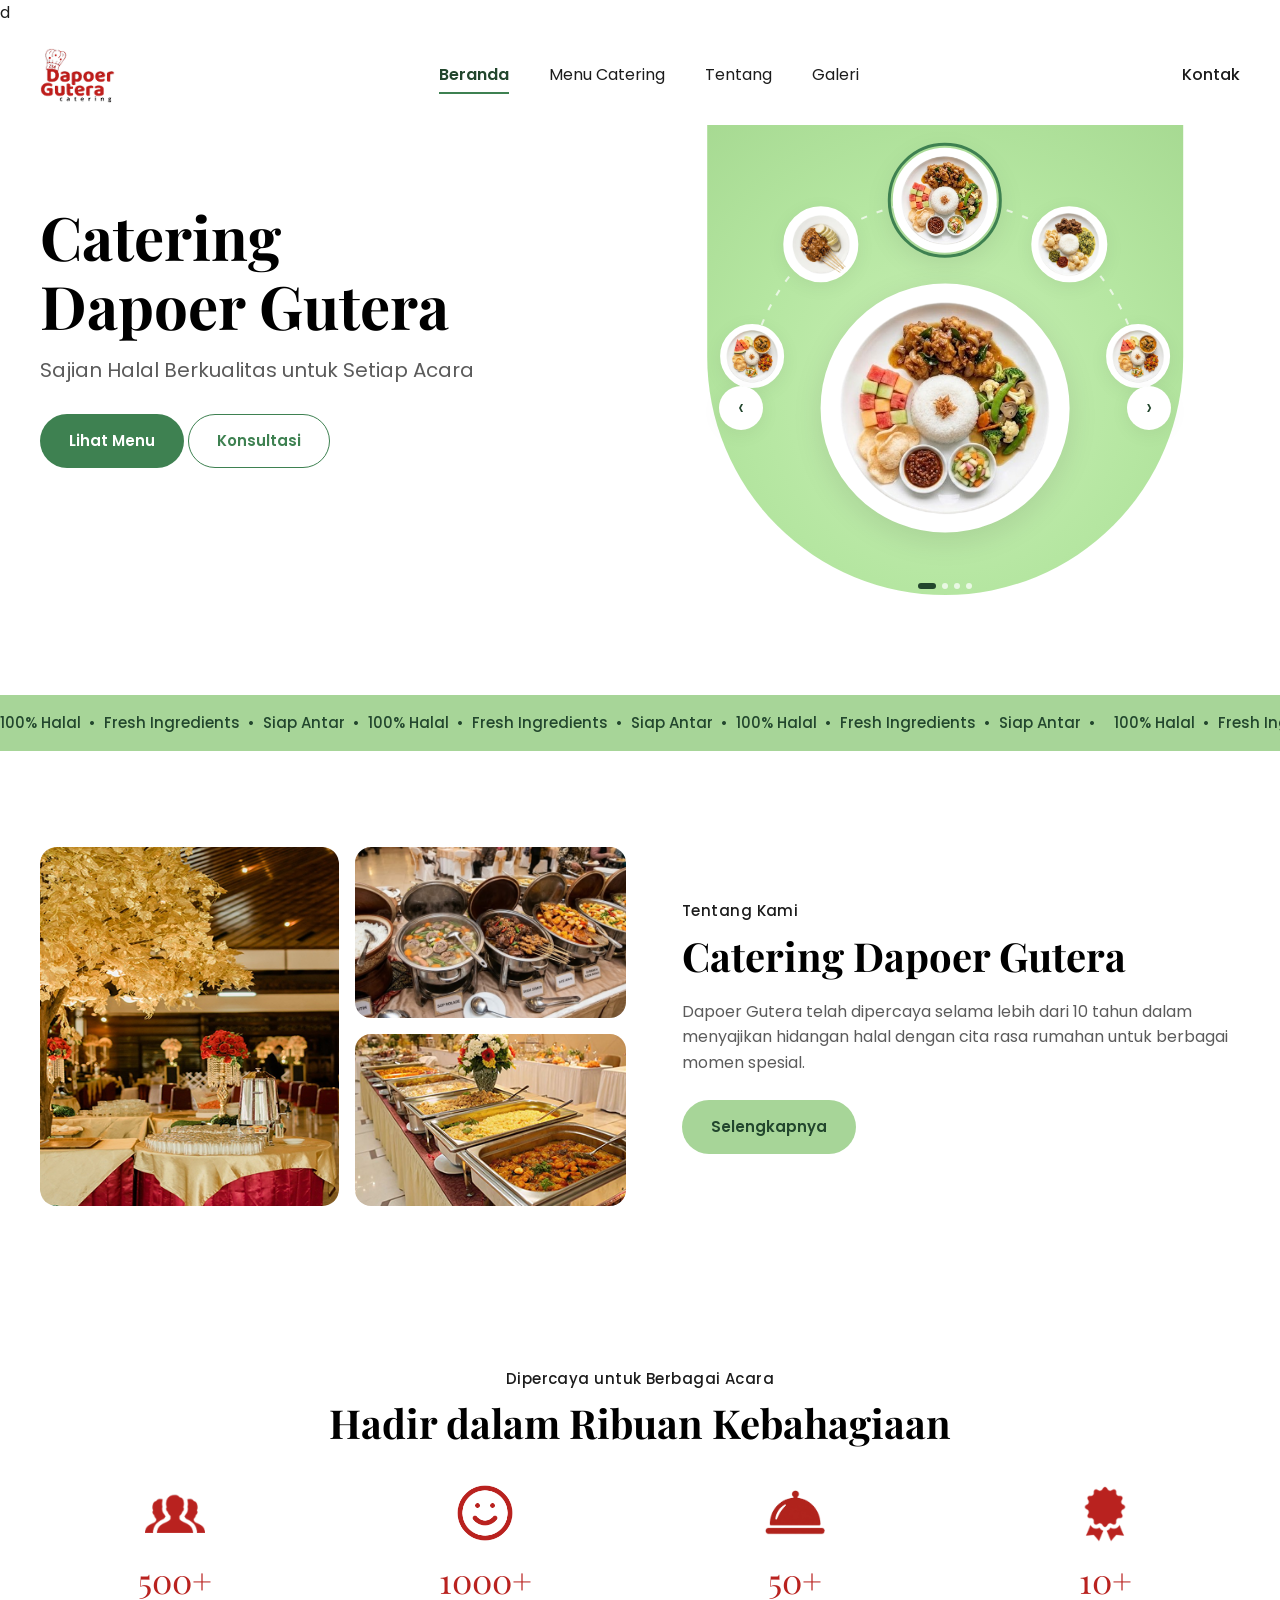
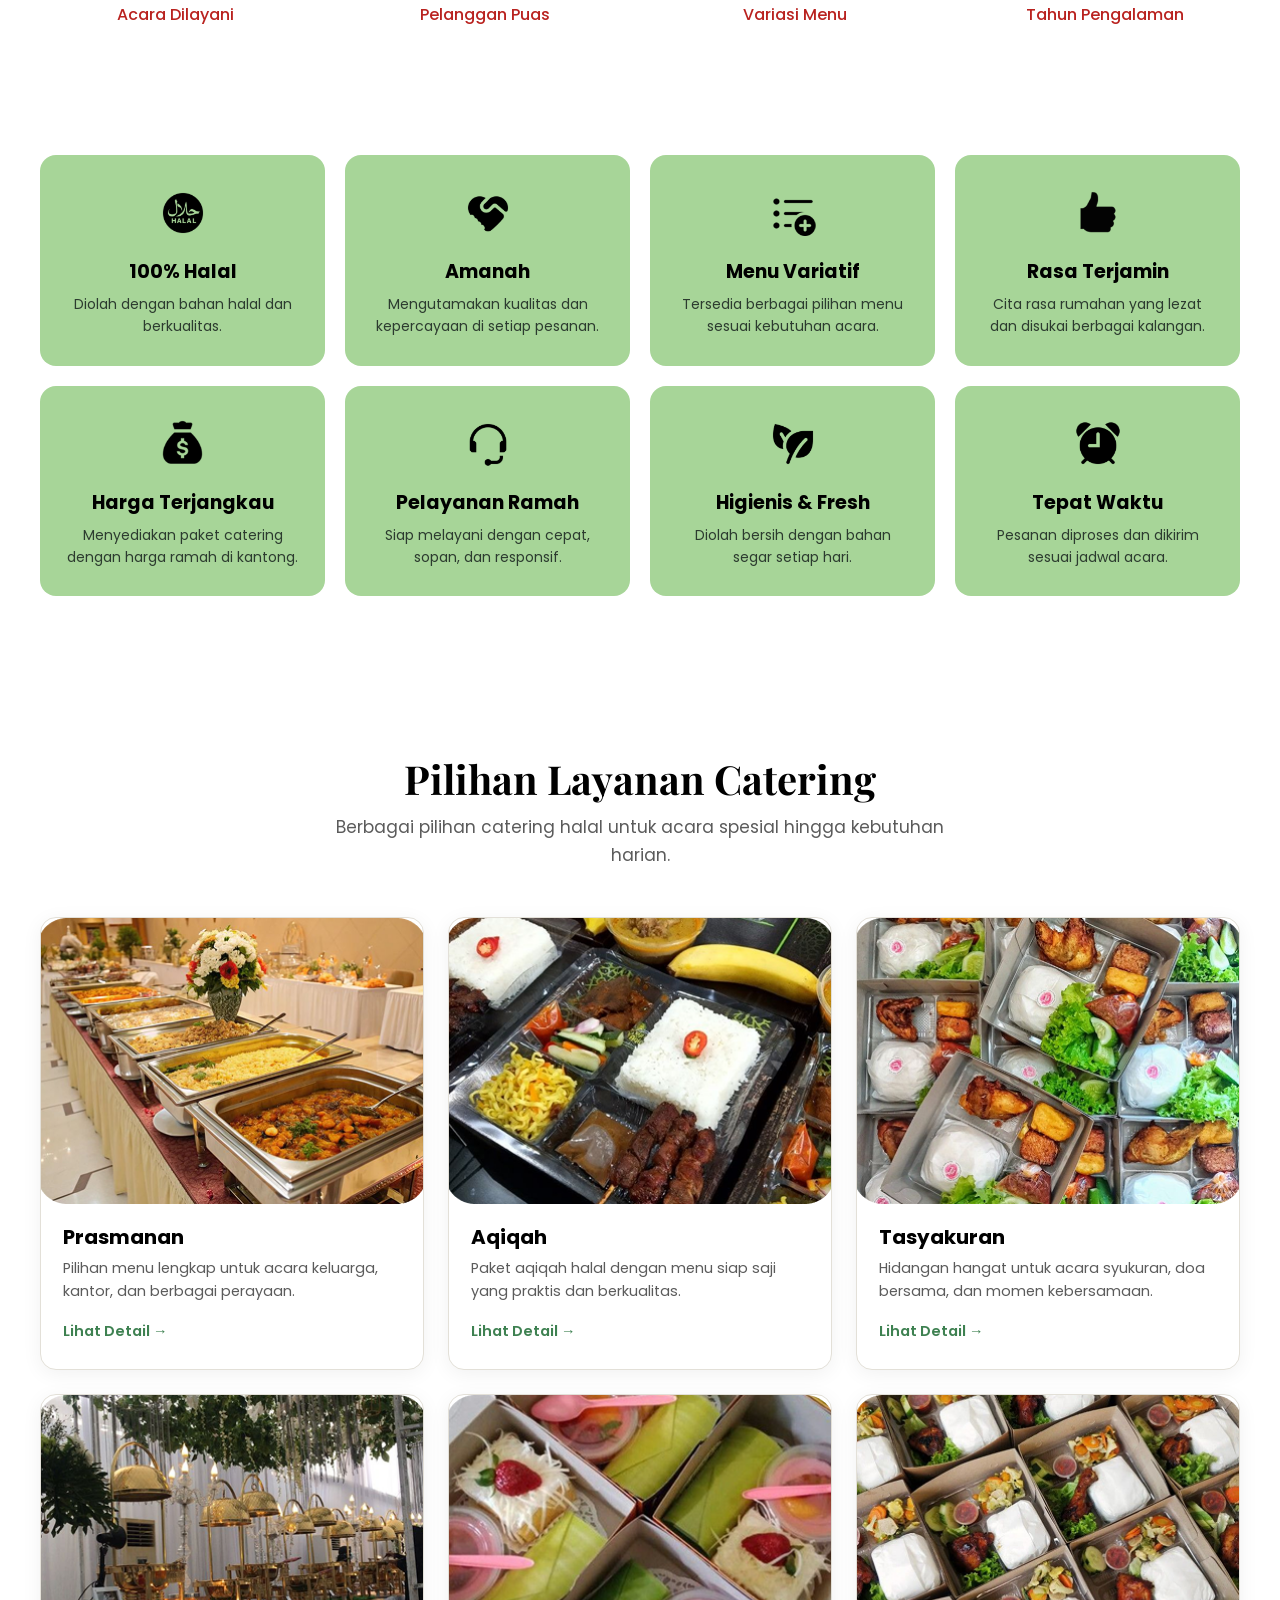
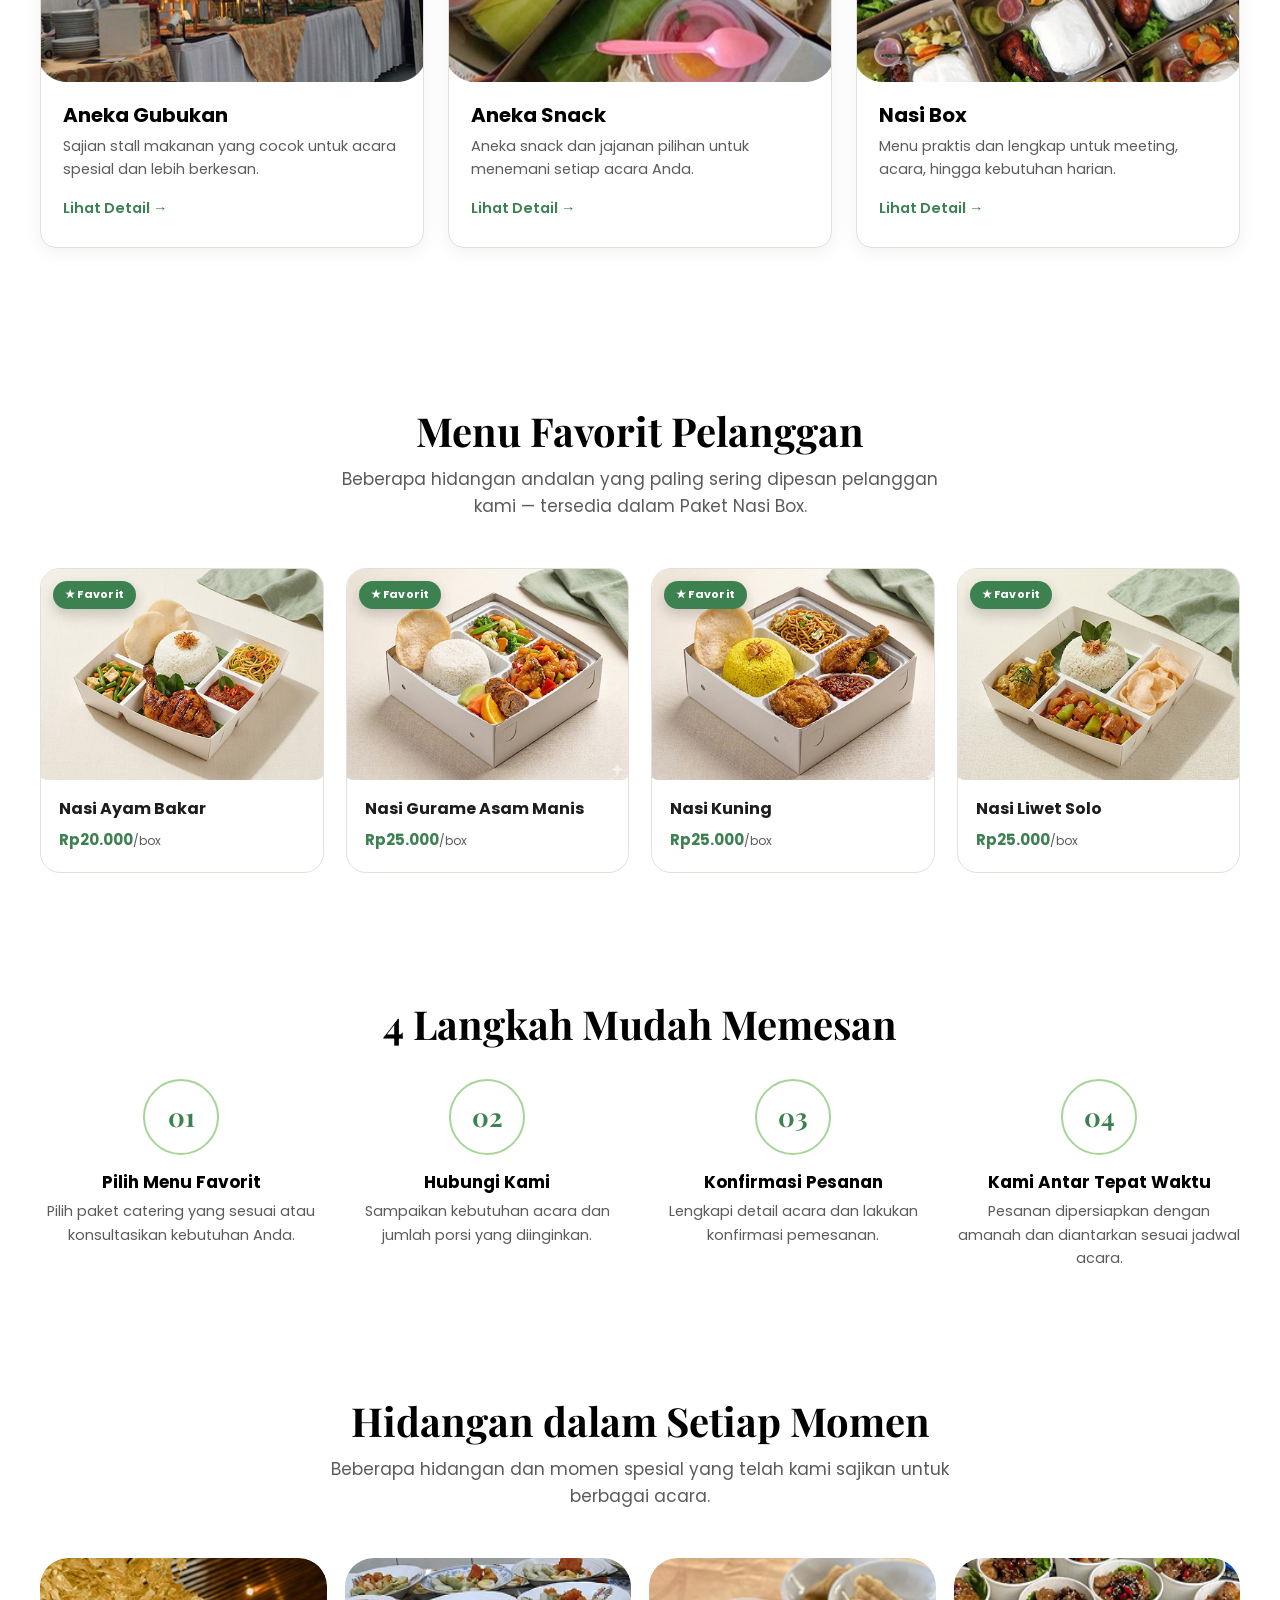
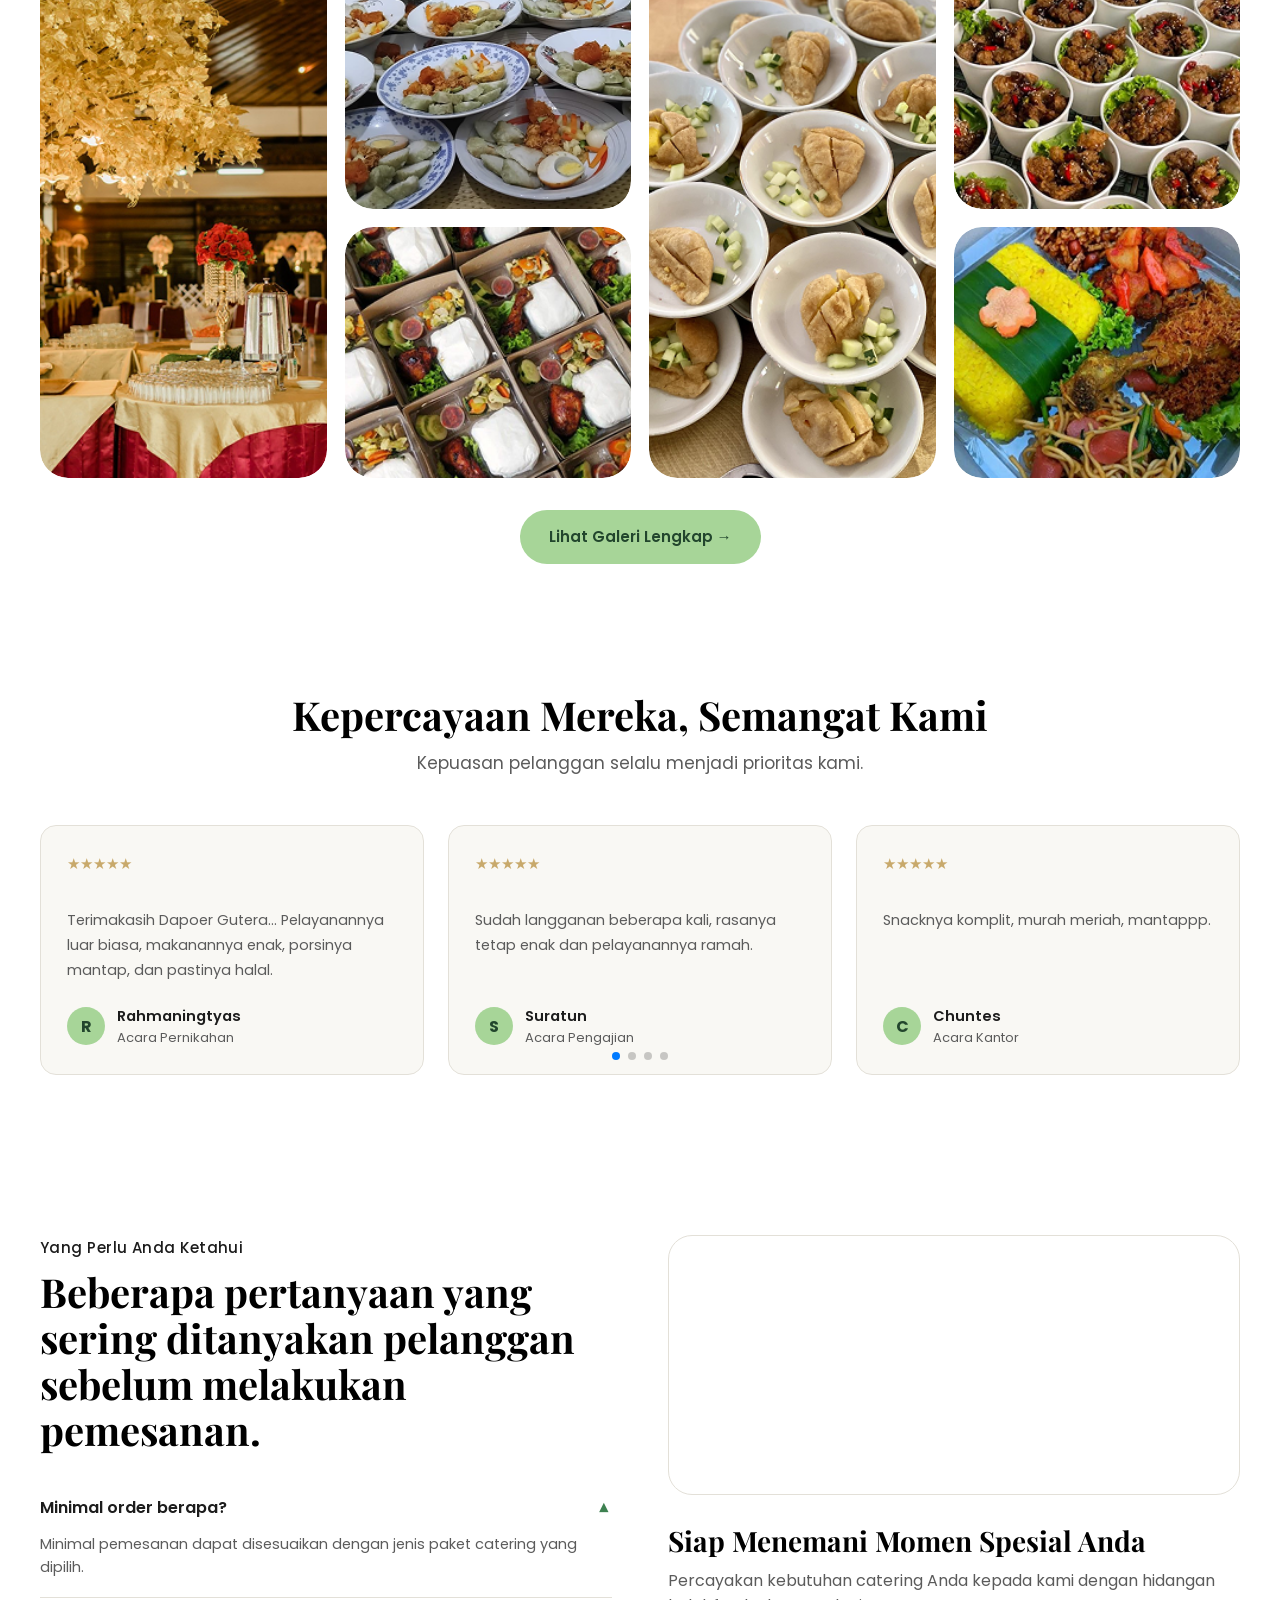
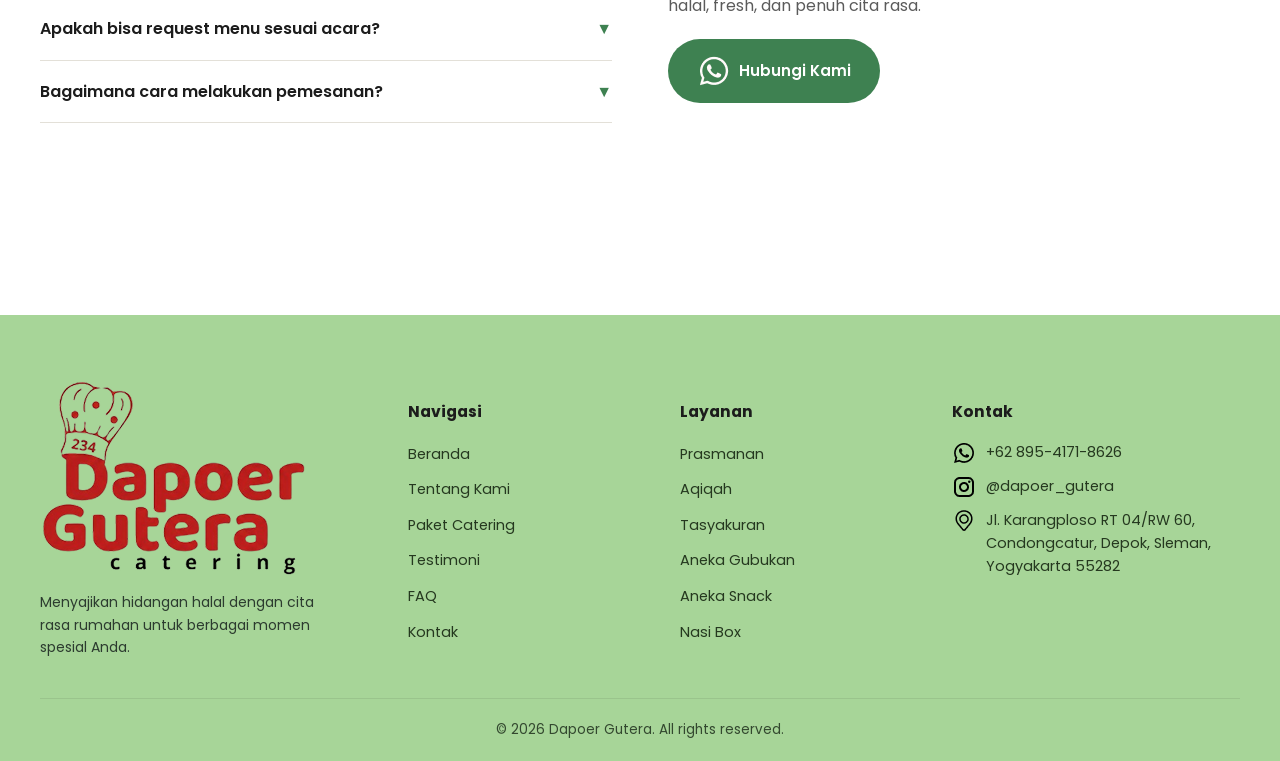
==== commit be47c5b1: "Initial upload website catering" ====
--- a/index.html
+++ b/index.html
@@ -1,7 +1,7 @@
 <!DOCTYPE html>
 <html lang="id">
 <head>
-<meta charset="UTF-8">
+<meta charset="UTF-8">d
 <meta name="viewport" content="width=device-width, initial-scale=1.0">
 <title>Dapoer Gutera Catering — Sajian Halal Berkualitas untuk Setiap Acara</title>
 <link rel="stylesheet" href="styles.css">
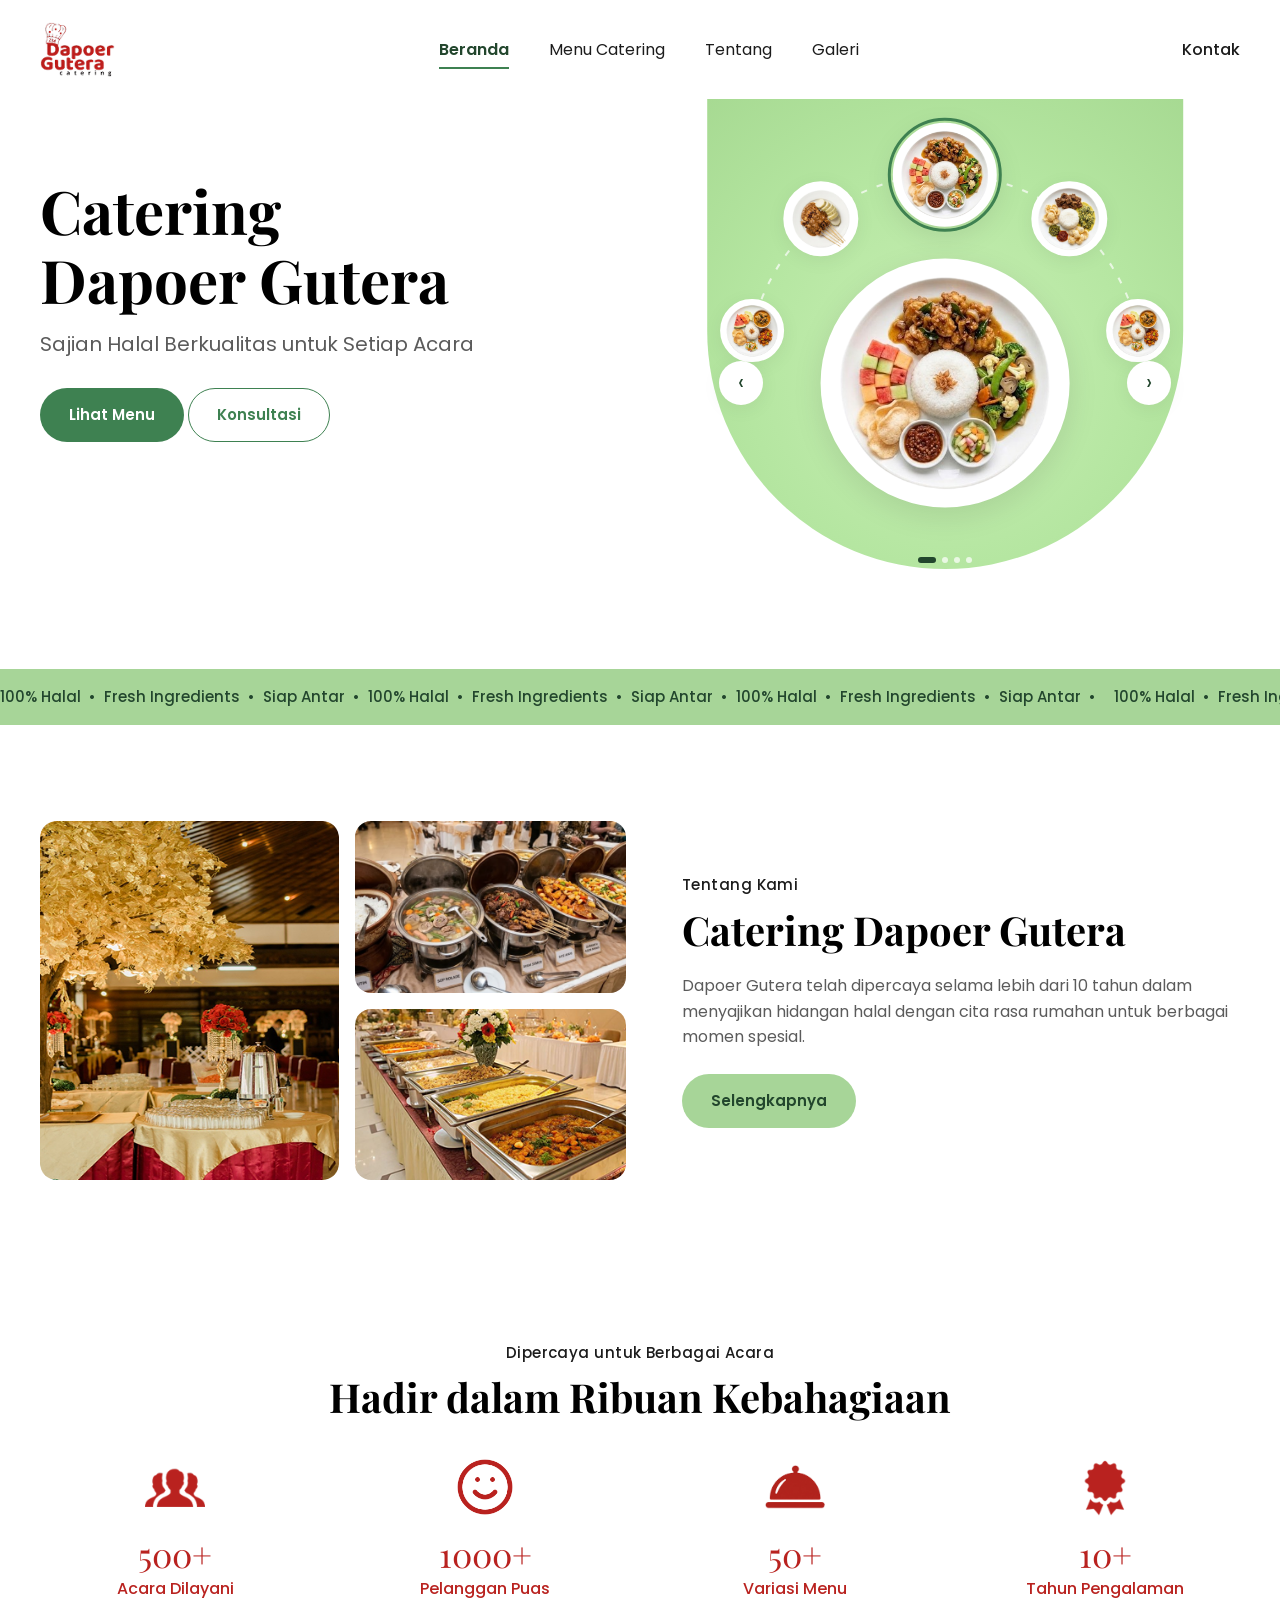
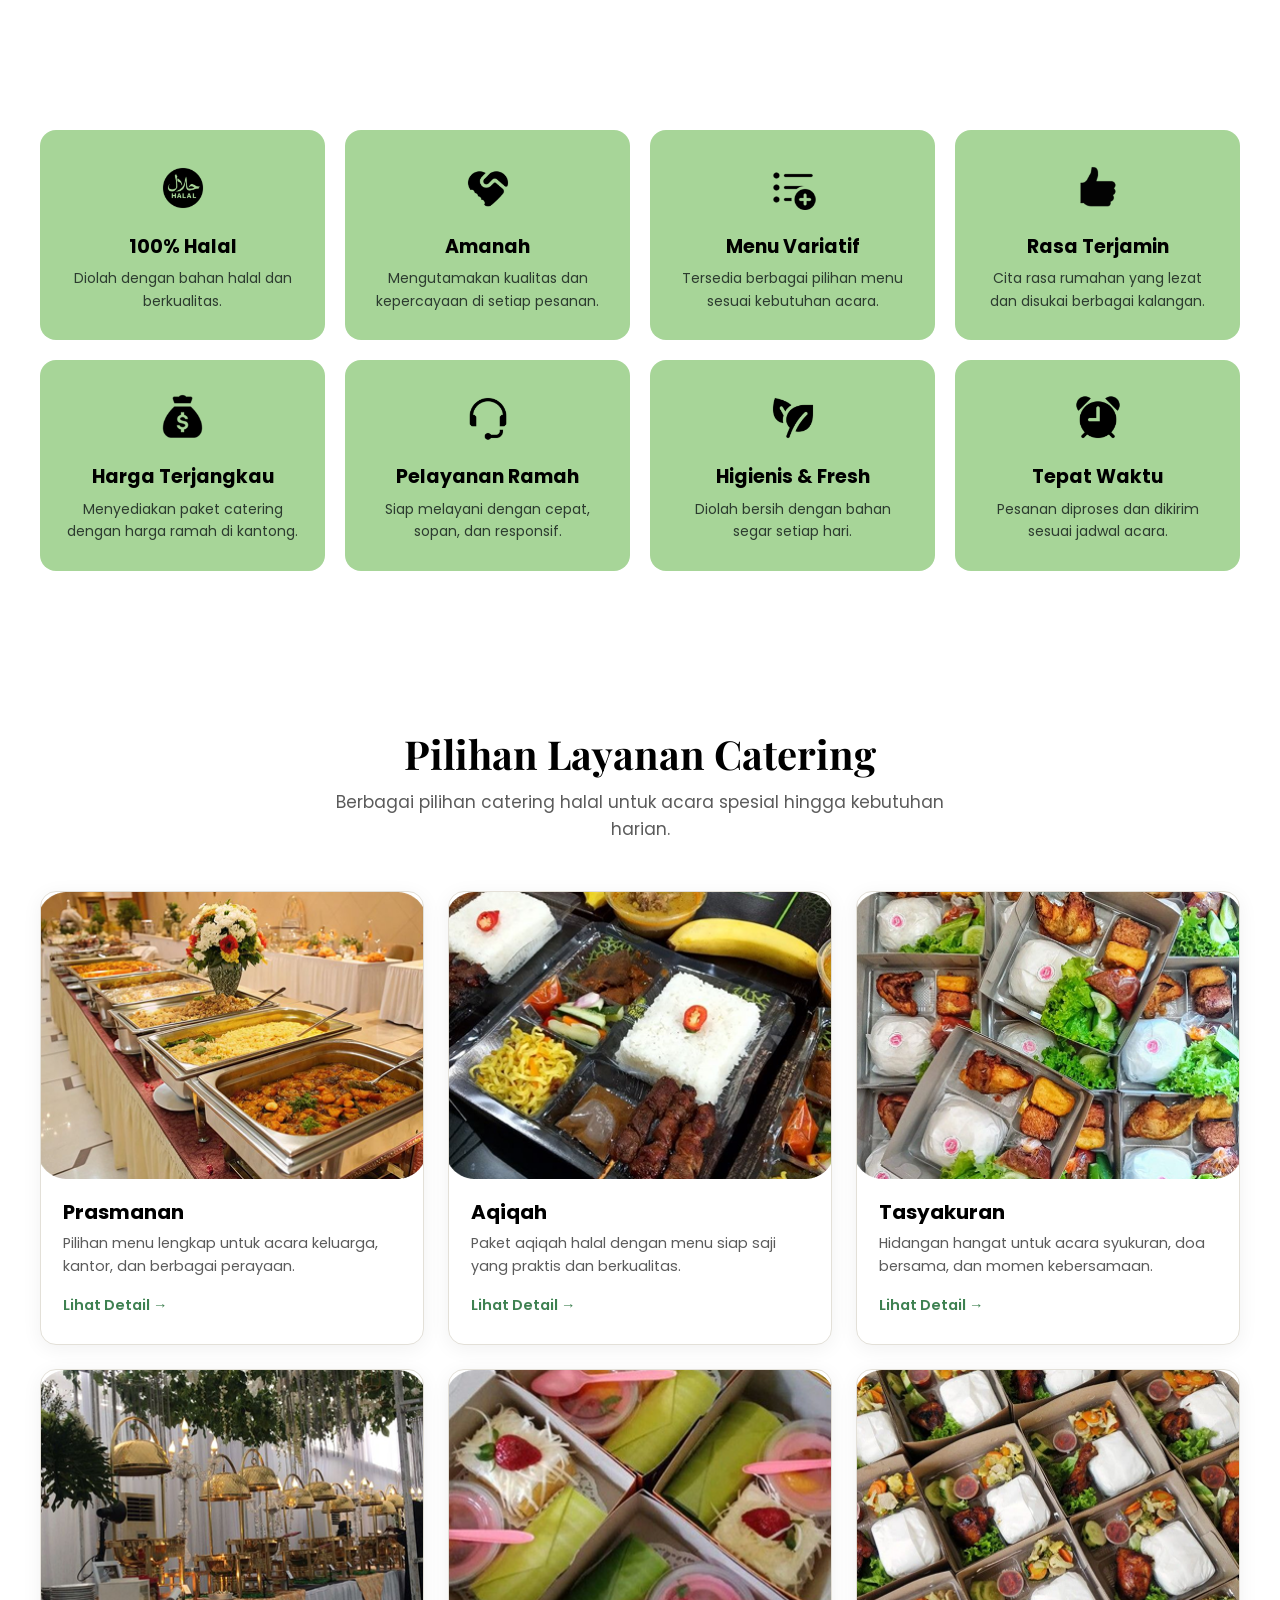
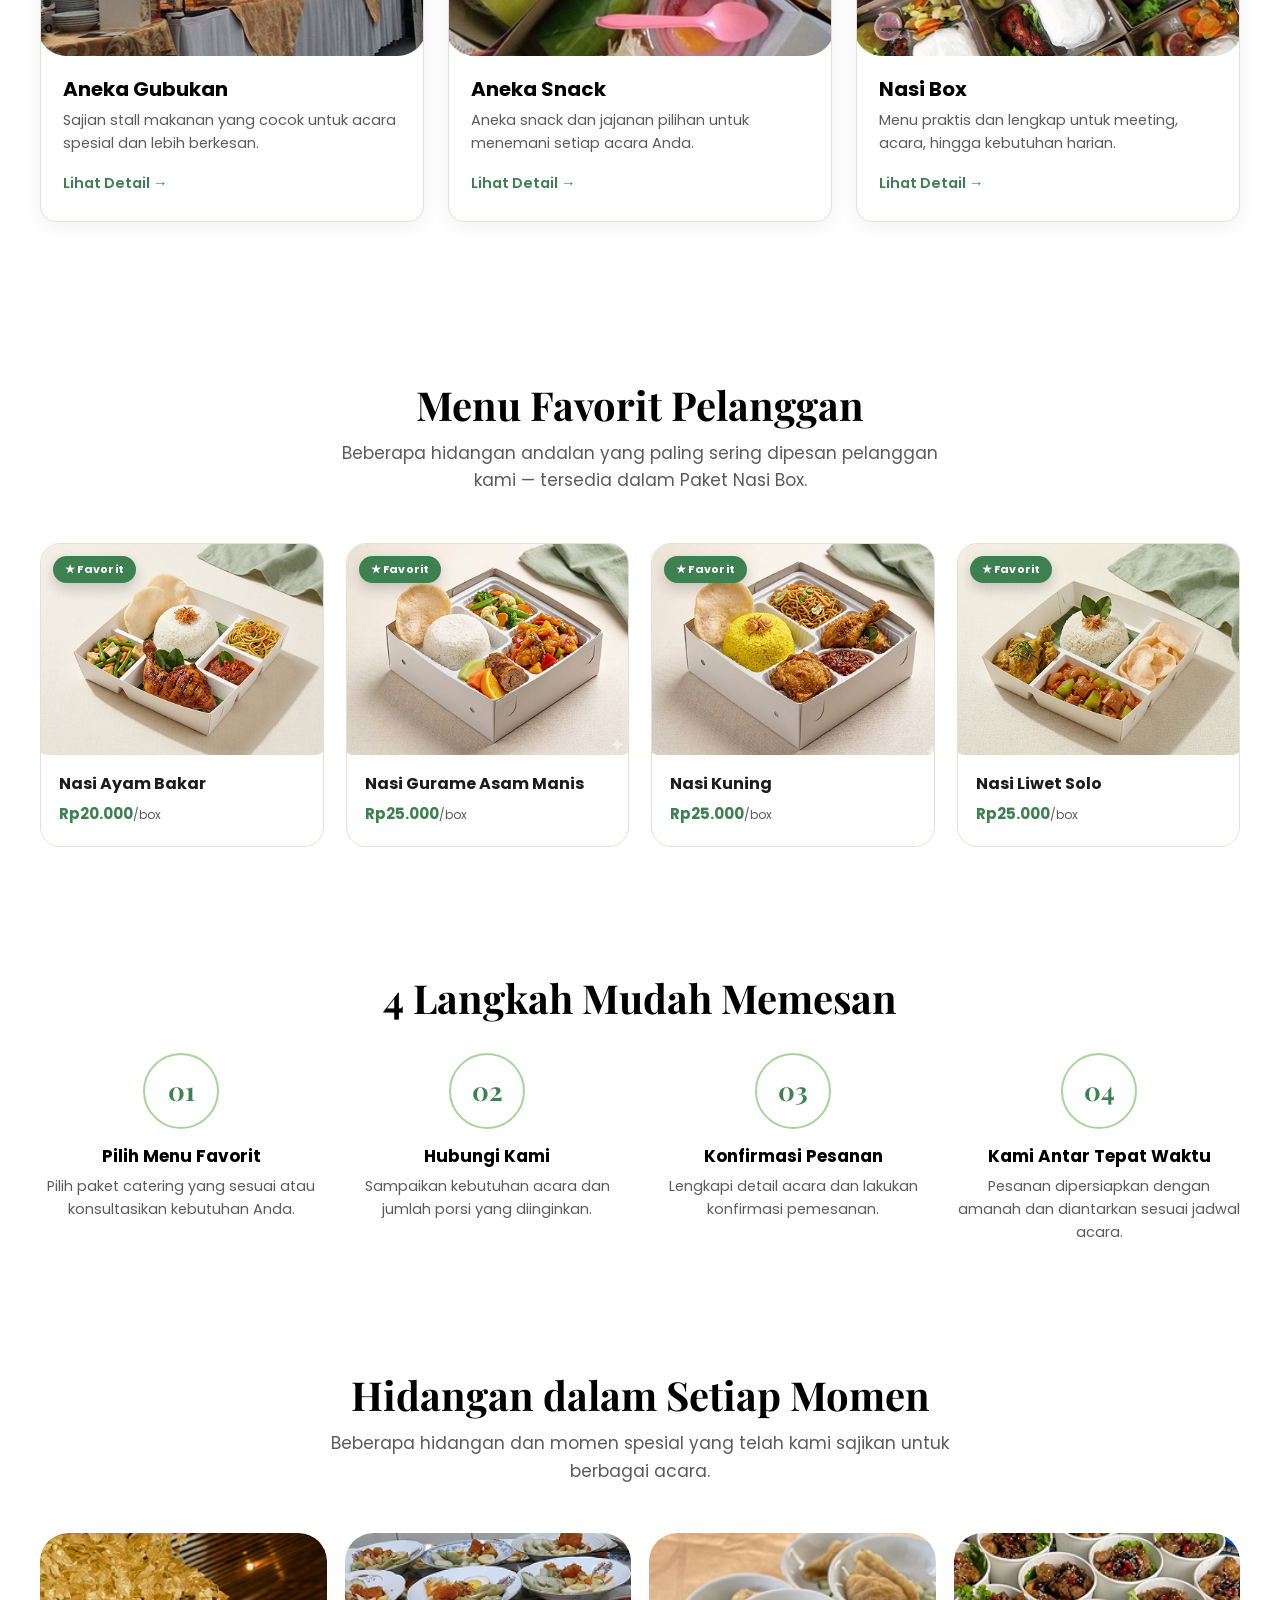
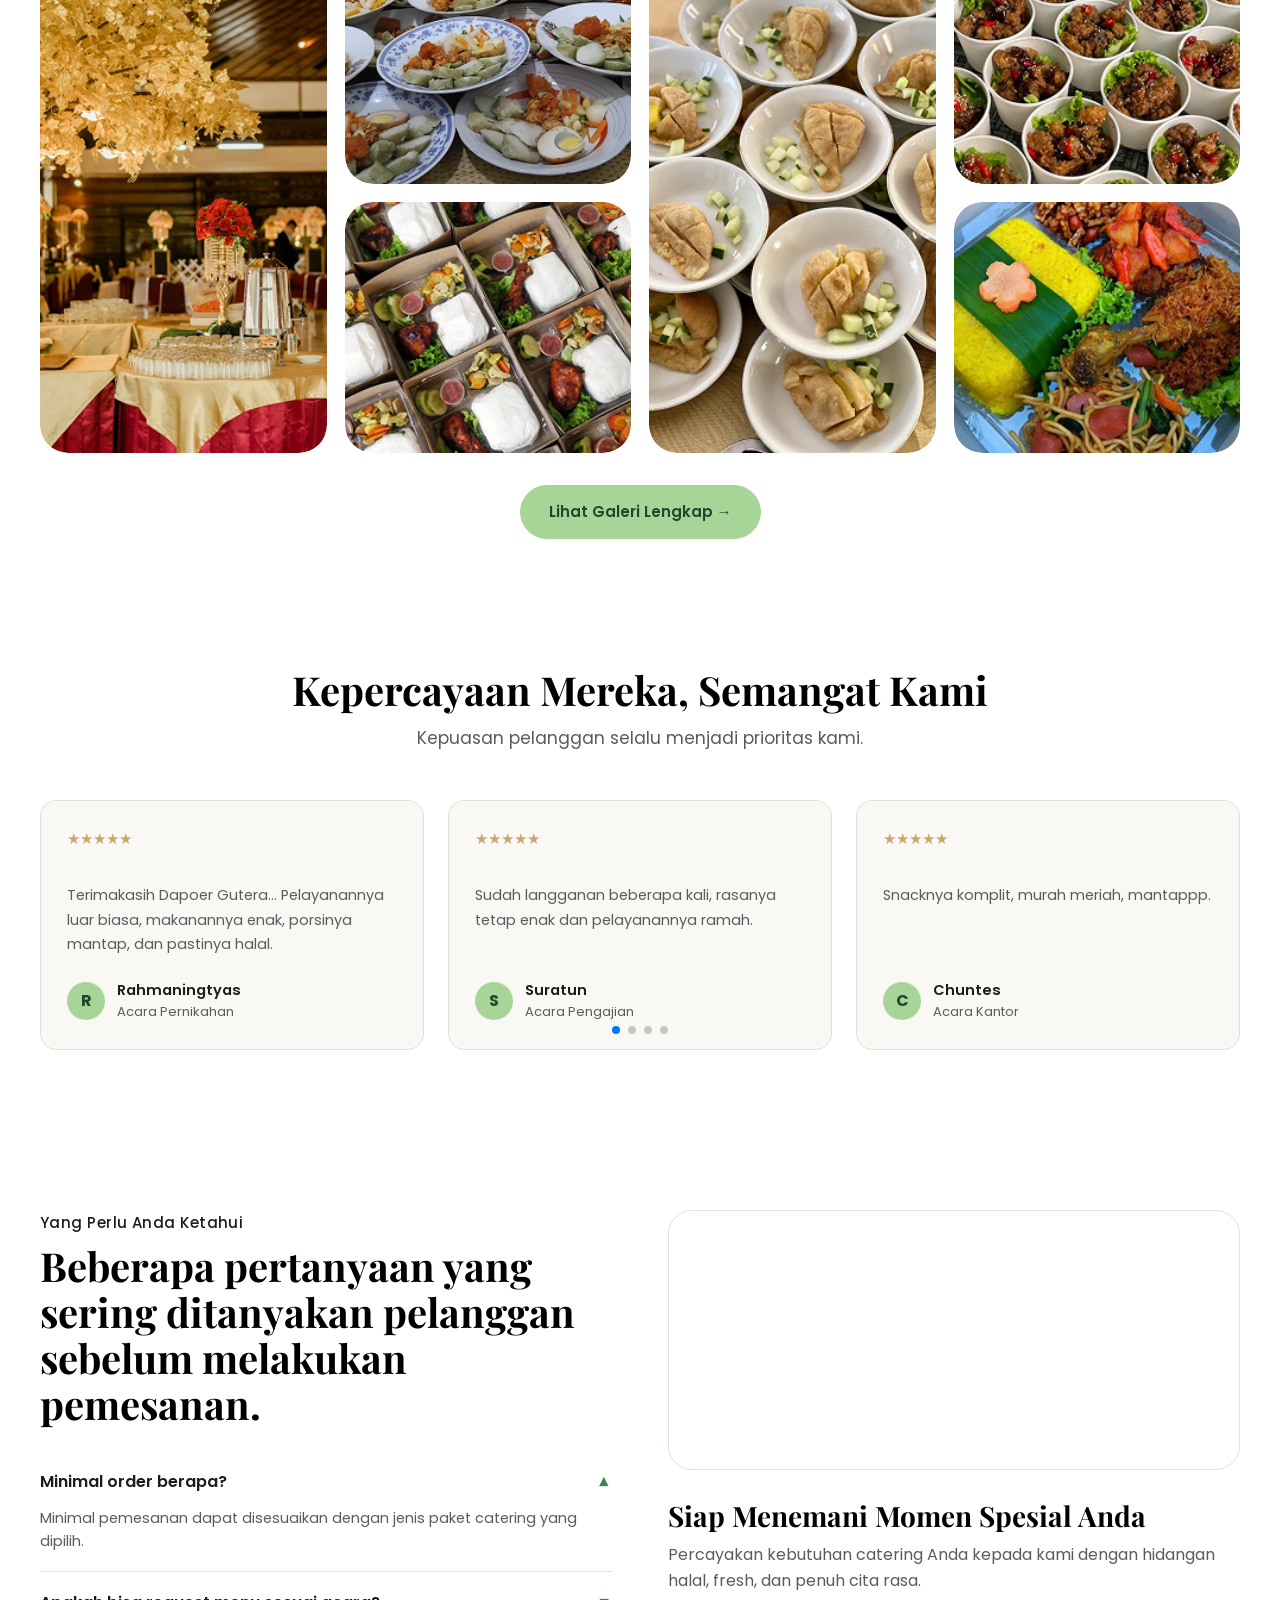
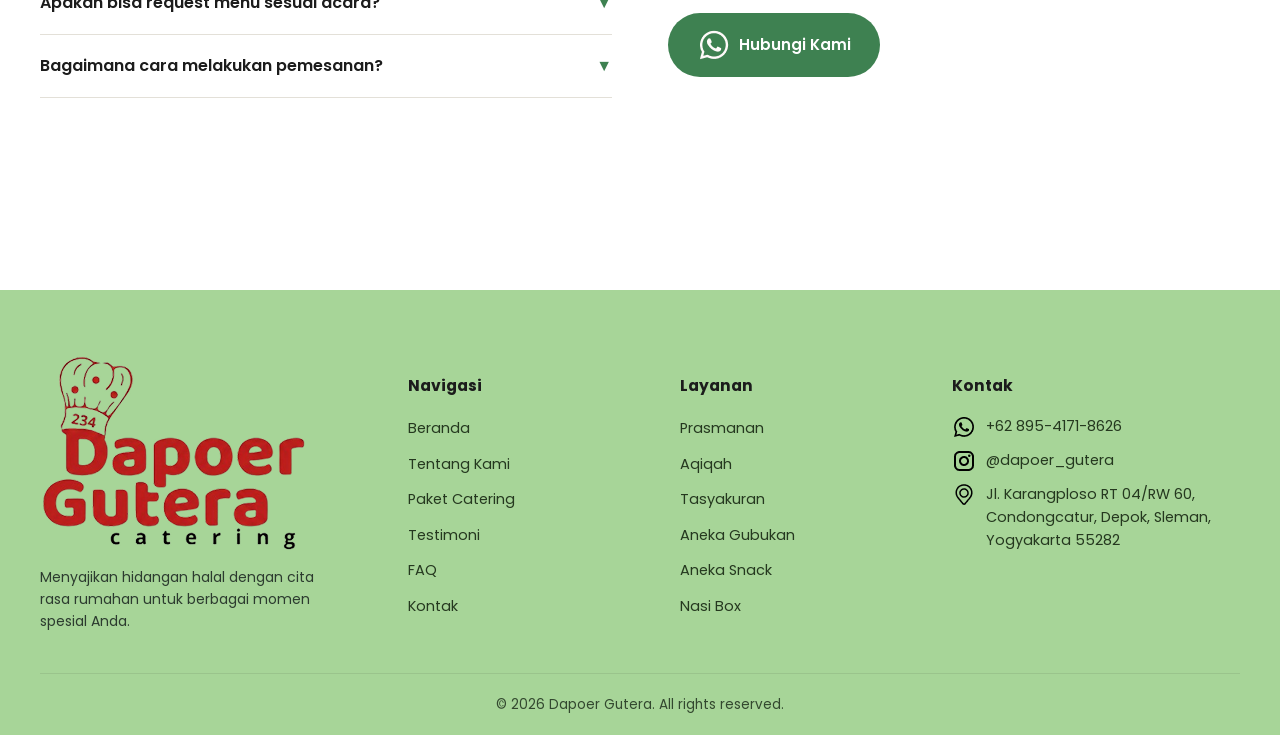
==== commit 176e7006: "Hapus huruf d di index.html" ====
--- a/index.html
+++ b/index.html
@@ -1,7 +1,7 @@
 <!DOCTYPE html>
 <html lang="id">
 <head>
-<meta charset="UTF-8">d
+<meta charset="UTF-8">
 <meta name="viewport" content="width=device-width, initial-scale=1.0">
 <title>Dapoer Gutera Catering — Sajian Halal Berkualitas untuk Setiap Acara</title>
 <link rel="stylesheet" href="styles.css">
